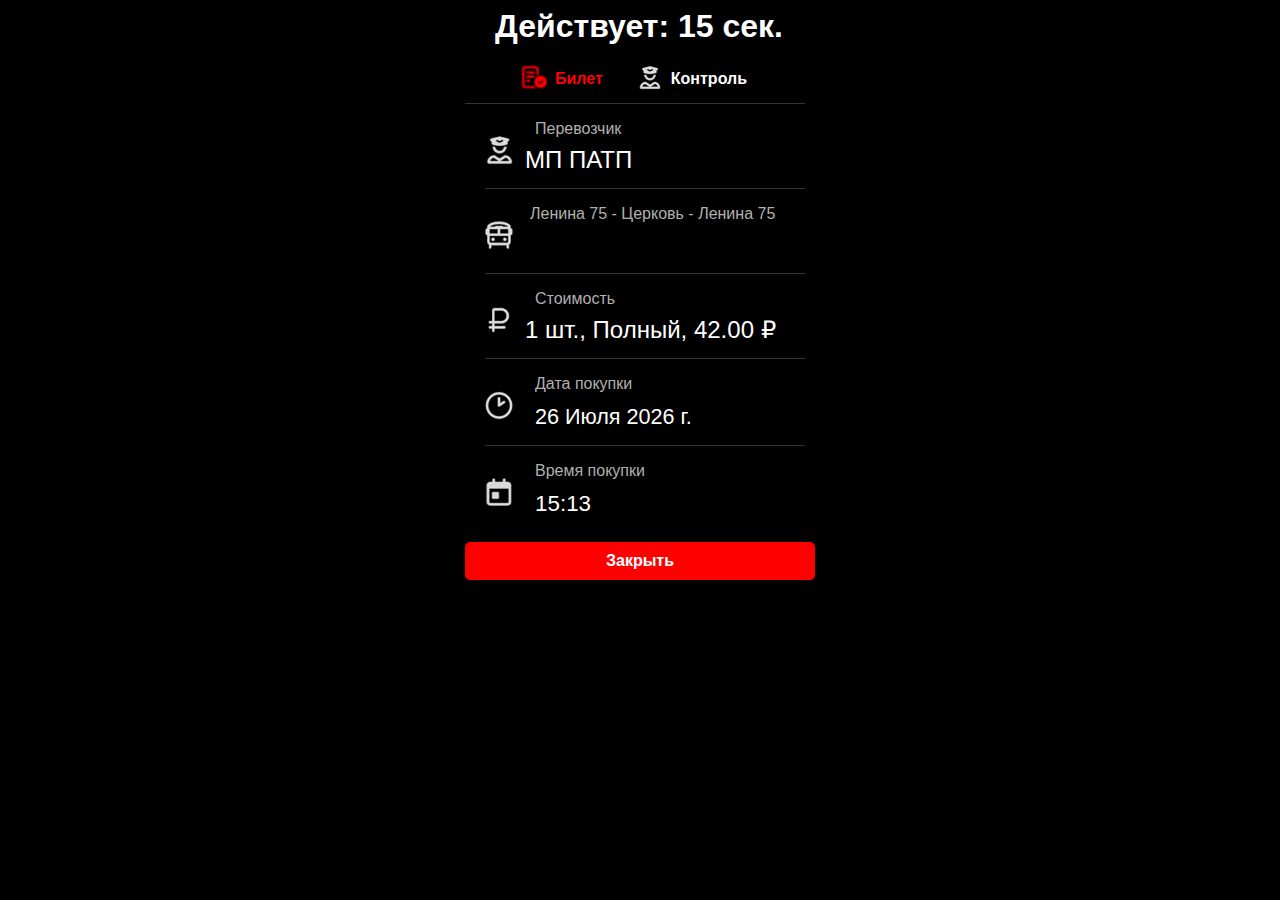
==== index.html @ 5e2aa351 "Update index.html" ====
<!DOCTYPE html>
<html lang="ru">
<head>
    <meta charset="UTF-8">
    <meta name="viewport" content="width=device-width, initial-scale=1.0, maximum-scale=1.0, user-scalable=no">
    <title>Городской Транспорт</title>
    <style>
        body {
            font-family: Arial, sans-serif;
            text-align: left; /* Текст слева */
            background-color: #000; /* Черный фон */
            color: #fff; /* Белый цвет текста */
            -ms-user-select: none;
            -moz-user-select: none;
            -webkit-user-select: none;
            user-select: none; /* Отключение выделения текста */
        }
        .active {
            color: red;
            text-decoration: underline; /* Добавлено подчеркивание */
            background-color: red; /* Добавлено фоновое закрашивание */
            padding: 10px 20px; /* Добавлено padding */
        }
        .hidden {
            display: none;
        }
        .container {
            margin: auto; /* Центрирование по горизонтали */
            width: 210px; /* Ширина контейнера */
           /* padding: 20px;
             background-color: #111; Темно-серый фон контейнера */
            border-radius: 10px; /* Скругленные углы */
            text-align: left; /* Выравнивание по левому краю */
        }
        .button {
            padding: 10px 10px;
            width: 90px;
            cursor: pointer;
            border: none;
            background-color: transparent; /* Прозрачный фон */
            color: #fff;
            margin: 5px 0px;
            border-radius: 5px; /* Скругленные углы */
            font-family: "Roboto", sans-serif;
            font-weight: bold;
            font-style: normal;
            font-size: 16px;
        }

        #button2 {
            padding: 10px 20px;
            cursor: pointer;
            border: none;
            background-color: red;
            color: #fff;
            margin: 0px -70px;
            border-radius: 5px; /* Скругленные углы */
        }

        #img1 {
            width: 28px;
            margin: 15px -50px 130px;
            position: absolute;
        }

        #img2 {
            width: 35px;
            margin: 0px -30px 130px;
            position: absolute;
        }

        #img3 {
            width: 23px;
            margin: 10px 93px 130px;
            position: absolute;
        }

        #select_first {
            border: none;
            background-color: black;
            color: #b1b1b1;
            -webkit-appearance: none;
            font-family: "Roboto", sans-serif;
            font-weight: normal;
            font-style: normal;
            font-size: 16px;
            margin: 0px -5px;
        }

        #select_second {
            border: none;
            background-color: black;
            color: white;
            -webkit-appearance: none;
            font-family: "Roboto", sans-serif;
            font-weight: normal;
            font-style: normal;
            font-size: 150%;
            margin: -8px -10px;
        }

        #p_first {
            color: #b1b1b1;
        }

        #purchaseDate {
            font-family: "Roboto", sans-serif;
            font-weight: normal;
            font-style: normal;
            font-size: 135%;
            margin: -5px 0px 15px;
        }

        #purchaseTime {
            font-family: "Roboto", sans-serif;
            font-weight: normal;
            font-style: normal;
            font-size: 140%;
            margin: -5px 0px 25px;
        }

        #p_second {
            font-family: "Roboto", sans-serif;
            font-weight: bold;
            font-style: normal;
            font-size: 180%;
        }

        .without_ampm::-webkit-datetime-edit-ampm-field {
   display: none;
 }
 input[type=time]::-webkit-clear-button {
   -webkit-appearance: none;
   -moz-appearance: none;
   -o-appearance: none;
   -ms-appearance:none;
   appearance: none;
   margin: -10px;
 }

 input {
            font-family: "Roboto", sans-serif;
            font-weight: normal;
            font-style: normal;
            font-size: 150%;
            background-color: black;
            color: white;
            border: hidden;
            margin: -10px -10px;
        }

input.middle:focus {
    outline-width: 0;
}

textarea:focus, input:focus {
    outline: none;
}

 hr {
        border: none;
        height: 1px;
        color: #333;
        background-color: #333;
        }

 #menu_btn {
     margin: 10px 10px 0px;
     display: flex;
     gap: 3rem;
     text-align: center; /* Выравнивание текста внутри #menu_btn */
 }

 .without_ampm::-webkit-datetime-edit-ampm-field {
   display: none;
 }
 input[type=time]::-webkit-clear-button {
   -webkit-appearance: none;
   -moz-appearance: none;
   -o-appearance: none;
   -ms-appearance:none;
   appearance: none;
   margin: -10px;
 }

 body {
		-ms-user-select: none;
		-moz-user-select: none;
		-webkit-user-select: none;
		user-select: none;
	}

input[list]::-webkit-calendar-picker-indicator,
input[list]::-webkit-list-button {
    opacity: 0 !important
}

    </style>
</head>
<body>

<div class="container">

    <h1 id="timer_block" style="margin: auto -40px">Действует: <span id="timer">15</span> сек.</h1>

<div id="menu_btn">
     <img id="img2" src="img/ok.png">
    <img id="img3" src="img/man.png">
    <button style="color: red" id="ticketButton" class="button" onclick="toggleContent('ticket')">Билет</button>
    <button id="controlButton" class="button" onclick="toggleContent('control')">Контроль</button>
        </div>
    <hr style="width:340px; margin: 0px -70px 0px;"/>

    <div id="ticketContent">
      <div>
          <img id="img1" src="img/man.png">
          <p id="p_first">Перевозчик</p>
        <select id="select_second"><option>МП ПАТП</option></select>
          <p></p>
          <hr style="width:320px; margin: 0px -50px 0px;"/>
          <p></p>
          </div>

<div>
        <img id="img1" src="img/bus.png">
        <select id="select_first">
            <option disabled style="color: red">Автобус №44:</option>
            <option selected>Ленина 75 - Церковь - Ленина 75</option>
            <option disabled></option>
            <option disabled style="color: red">Автобус №10:</option>
            <option>Ленина 75 - Рынок - Ленина 75</option>
            <option>Ленина 75 - Мира - Ленина 75</option>
            <option disabled></option>
            <option disabled style="color: red">Автобус №9:</option>
            <option>Склады - Маяк - Склады</option>
        </select>
            <p><input list="busnumber" style="width: 250px" spellcheck="false">
   <datalist id="busnumber" spellcheck="false">
    <option value="a878ту124"></option>
    <option value="в671тс124"></option>
    <option value="р608нм124"></option>

    <option value="в225тс124"></option>
    <option value="в353оо124"></option>
    <option value="в702тс124"></option>

    <option value="а878ту124"></option>
    <option value="а861ту124"></option>
    <option value="в709тс124"></option>

    <option value="а839ту124"></option>
    <option value="а867ту124"></option>
    <option value="а872ту124"></option>

    <option value="р613нв124"></option>
   </datalist></p>
        <p id="hint"></p>
        <hr style="width:320px; margin: 0px -50px 0px;"/>
</div>


<div>
        <img id="img1" src="img/rub.png">
        <p id="p_first">Стоимость</p>
        <select id="select_second"><option>1 шт., Полный, 42.00 ₽</option></select>
        <p></p>
        <hr style="width:320px; margin: 0px -50px 0px;"/>
</div>


<div>
        <img id="img1" src="img/clock.png">
        <p id="p_first">Дата покупки</p>
        <p id="purchaseDate"></p> <hr style="width:320px; margin: 0px -50px 0px;"/>
</div>

<div>
        <img id="img1" src="img/calendar.png">
        <p id="p_first">Время покупки</p>
        <p id="purchaseTime"></p>
</div>


    </div>

    <div id="controlContent" class="hidden">
      <img width="300" style="margin: 20px -50px" src="img/accept.png" alt="Описание изображения">
    </div>

    <button id="button2" class="button" onclick="closeWindow()" style="width: 350px">Закрыть</button>
</div>

<script>
    // Отсчет времени
    let timeLeft = 15;
    const timerElement = document.getElementById('timer');
    const timerBlock = document.getElementById('timer_block');
    let countdown;

    function startTimer() {
        countdown = setInterval(() => {
            if (timeLeft <= 0) {
                clearInterval(countdown);
                timeLeft = 15;
                timerElement.textContent = timeLeft;
            } else {
                timeLeft--;
                timerElement.textContent = timeLeft;
            }
        }, 1000);
    }

    let isWindowClosed = false; // Флаг для отслеживания состояния

    // Переключение контента
    function toggleContent(type) {
        if (isWindowClosed) {
            return; // Выход из функции, если окно закрыто
        }

        const ticketContent = document.getElementById('ticketContent');
        const controlContent = document.getElementById('controlContent');
        const ticketButton = document.getElementById('ticketButton');
        const controlButton = document.getElementById('controlButton');

        if (type === 'ticket') {
            ticketContent.classList.remove('hidden');
            controlContent.classList.add('hidden');

            ticketButton.classList.remove('active');
            controlButton.classList.remove('active');
            ticketButton.classList.add('active');

            timerBlock.classList.remove('hidden');
            startTimer();
        } else {
            ticketContent.classList.add('hidden');
            controlContent.classList.remove('hidden');

            ticketButton.classList.remove('active');
            controlButton.classList.remove('active');
            controlButton.classList.add('active');

            timerBlock.classList.add('hidden');
            clearInterval(countdown);
        }
    }

    // Закрытие окна
    function closeWindow() {
        // Переключение состояния окна
        isWindowClosed = !isWindowClosed;

        if (isWindowClosed) {
            // Деактивировать все элементы
            document.querySelectorAll('select, input, button, datalist').forEach(el => {
                el.disabled = true;
            });
            document.body.style.pointerEvents = 'none'; // Отключение событий для всего body
            alert('Окно закрыто. Нажмите "Закрыть" ещё раз, чтобы открыть.');
        } else {
            // Активировать все элементы
            document.querySelectorAll('select, input, button, datalist').forEach(el => {
                el.disabled = false;
            });
            document.body.style.pointerEvents = 'auto'; // Восстановление событий
        }
    }

    //  Перезапуск таймера при клике на элемент
    timerElement.addEventListener('click', () => {
        timeLeft = 15;
        timerElement.textContent = timeLeft;
        clearInterval(countdown);
        startTimer();
    });

    // Получаем текущую дату
    const today = new Date();
    const day = today.getDate();
    const month = today.getMonth(); // Месяц начинается с 0
    const year = today.getFullYear();

    // Массив с названиями месяцев
    const monthNames = ["Января", "Февраля", "Марта", "Апреля", "Мая", "Июня",
                        "Июля", "Августа", "Сентября", "Октября", "Ноября", "Декабря"];

    // Формируем строку с датой
    const formattedDate = `${day} ${monthNames[month]} ${year} г.`;

    // Выводим дату в элемент с id="purchaseDate"
    document.getElementById("purchaseDate").textContent = formattedDate;

    // Получаем текущее время
    const now = new Date();
    const hours = now.getHours();
    const minutes = now.getMinutes();
    const formattedTime = `${hours}:${minutes.toString().padStart(2, '0')}`; // Добавляем ведущий ноль к минутам, если нужно

    // Выводим время в элемент с id="purchaseTime"
    document.getElementById("purchaseTime").textContent = formattedTime;

</script>

</body>
</html>
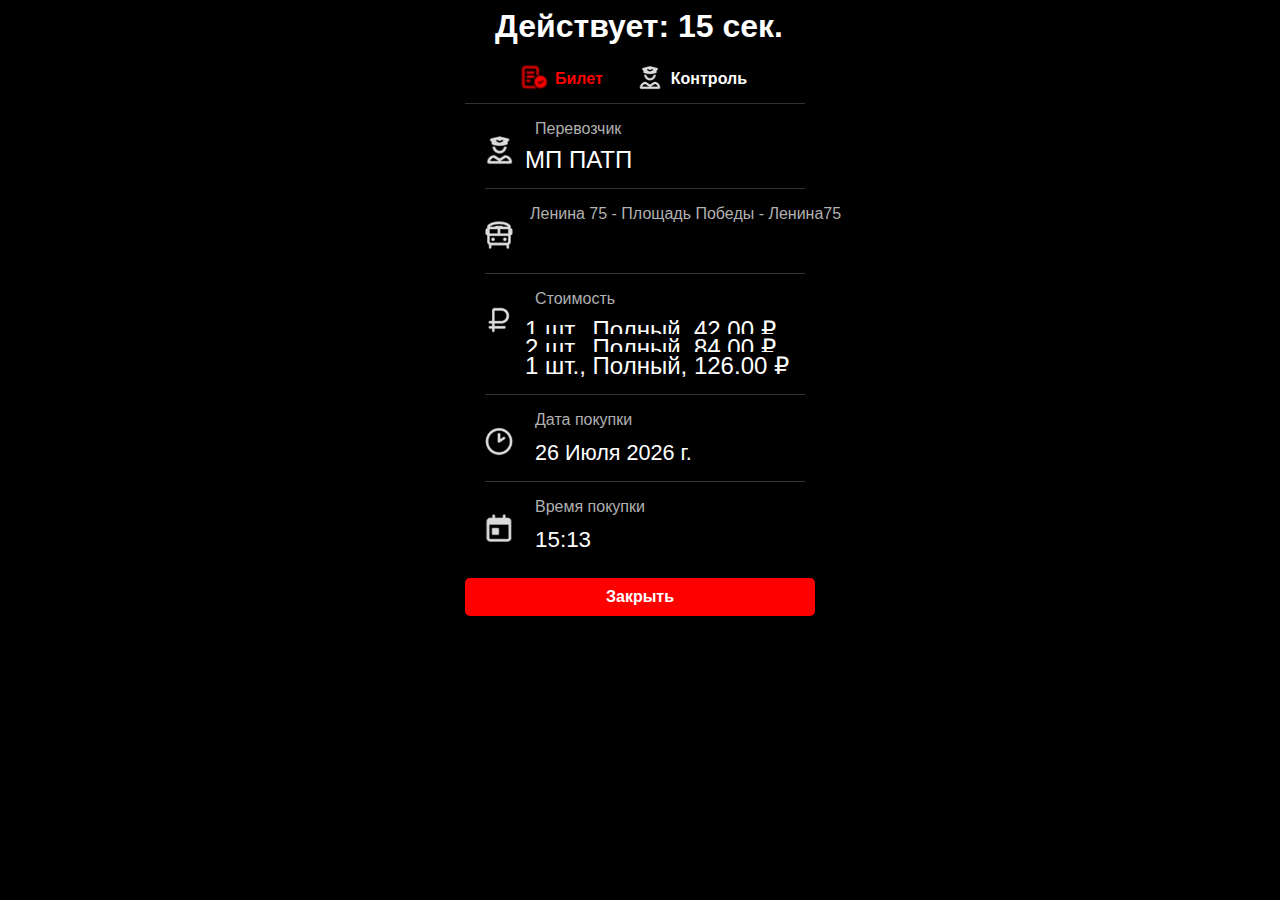
==== commit 716ecd99: "Update index.html" ====
--- a/index.html
+++ b/index.html
@@ -233,6 +233,18 @@
             <option disabled></option>
             <option disabled style="color: red">Автобус №9:</option>
             <option>Склады - Маяк - Склады</option>
+            <option disabled></option>
+            <option disabled style="color: red">Автобус №6:</option>
+            <option>ПАТП - ЛУКАШИ - ПАТП</option>
+            <option disabled></option>
+            <option disabled style="color: red">Автобус №3:</option>
+            <option selected>ПАТП - Решетнева - ПАТП</option>
+            <option disabled></option>
+            <option disabled style="color: red">Автобус №2:</option>
+            <option selected>Ленина 75 - КПП 1 - Ленина75</option>
+            <option disabled></option>
+            <option disabled style="color: red">Автобус №1:</option>
+            <option selected>Ленина 75 - Площадь Победы - Ленина75</option>
         </select>
             <p><input list="busnumber" style="width: 250px" spellcheck="false">
    <datalist id="busnumber" spellcheck="false">
@@ -263,6 +275,8 @@
         <img id="img1" src="img/rub.png">
         <p id="p_first">Стоимость</p>
         <select id="select_second"><option>1 шт., Полный, 42.00 ₽</option></select>
+        <select id="select_second"><option>2 шт., Полный, 84.00 ₽</option></select>
+        <select id="select_second"><option>1 шт., Полный, 126.00 ₽</option></select>
         <p></p>
         <hr style="width:320px; margin: 0px -50px 0px;"/>
 </div>
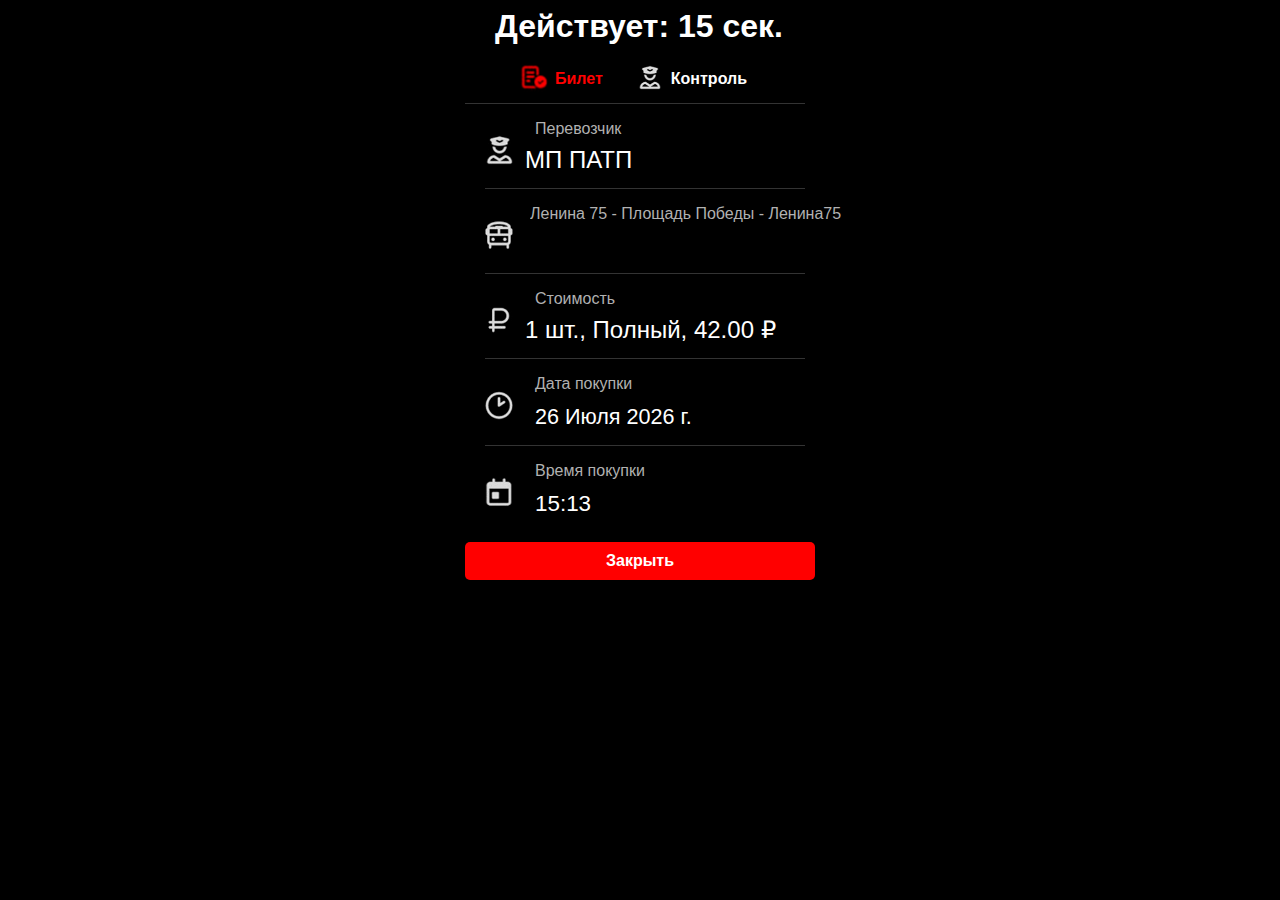
==== commit 2dbcb944: "Update index.html" ====
--- a/index.html
+++ b/index.html
@@ -274,9 +274,9 @@
 <div>
         <img id="img1" src="img/rub.png">
         <p id="p_first">Стоимость</p>
-        <select id="select_second"><option>1 шт., Полный, 42.00 ₽</option></select>
-        <select id="select_second"><option>2 шт., Полный, 84.00 ₽</option></select>
-        <select id="select_second"><option>1 шт., Полный, 126.00 ₽</option></select>
+        <select id="select_second"><option>1 шт., Полный, 42.00 ₽</option>
+        <option>2 шт., Полный, 84.00 ₽</option>
+        <option>1 шт., Полный, 126.00 ₽</option></select>
         <p></p>
         <hr style="width:320px; margin: 0px -50px 0px;"/>
 </div>
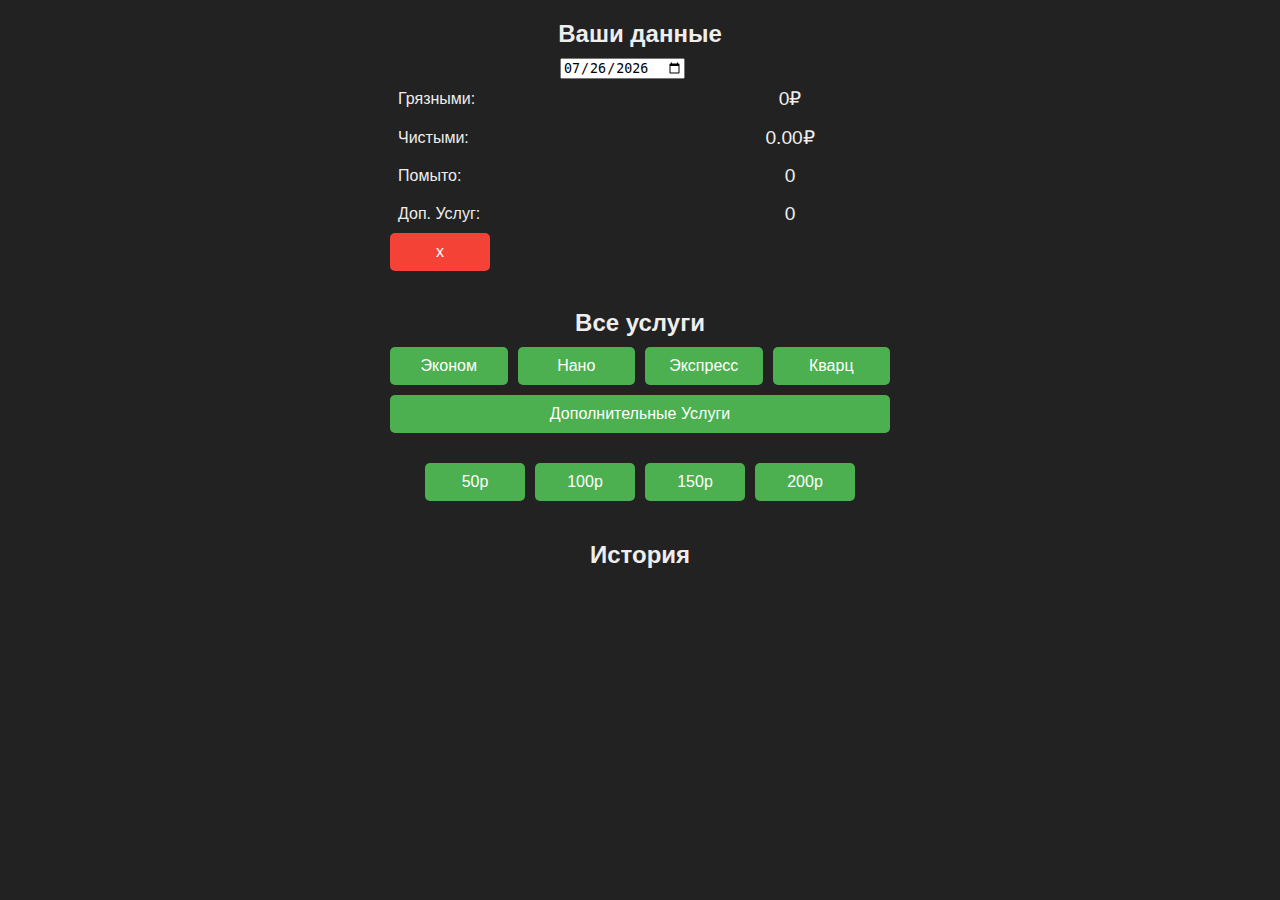
==== commit 2589317d: "h" ====
--- a/index.html
+++ b/index.html
@@ -1,420 +1,141 @@
 <!DOCTYPE html>
-<html lang="ru">
+<html>
 <head>
-    <meta charset="UTF-8">
-    <meta name="viewport" content="width=device-width, initial-scale=1.0, maximum-scale=1.0, user-scalable=no">
-    <title>Городской Транспорт</title>
-    <style>
-        body {
-            font-family: Arial, sans-serif;
-            text-align: left; /* Текст слева */
-            background-color: #000; /* Черный фон */
-            color: #fff; /* Белый цвет текста */
-            -ms-user-select: none;
-            -moz-user-select: none;
-            -webkit-user-select: none;
-            user-select: none; /* Отключение выделения текста */
-        }
-        .active {
-            color: red;
-            text-decoration: underline; /* Добавлено подчеркивание */
-            background-color: red; /* Добавлено фоновое закрашивание */
-            padding: 10px 20px; /* Добавлено padding */
-        }
-        .hidden {
-            display: none;
-        }
-        .container {
-            margin: auto; /* Центрирование по горизонтали */
-            width: 210px; /* Ширина контейнера */
-           /* padding: 20px;
-             background-color: #111; Темно-серый фон контейнера */
-            border-radius: 10px; /* Скругленные углы */
-            text-align: left; /* Выравнивание по левому краю */
-        }
-        .button {
-            padding: 10px 10px;
-            width: 90px;
-            cursor: pointer;
-            border: none;
-            background-color: transparent; /* Прозрачный фон */
-            color: #fff;
-            margin: 5px 0px;
-            border-radius: 5px; /* Скругленные углы */
-            font-family: "Roboto", sans-serif;
-            font-weight: bold;
-            font-style: normal;
-            font-size: 16px;
-        }
-
-        #button2 {
-            padding: 10px 20px;
-            cursor: pointer;
-            border: none;
-            background-color: red;
-            color: #fff;
-            margin: 0px -70px;
-            border-radius: 5px; /* Скругленные углы */
-        }
-
-        #img1 {
-            width: 28px;
-            margin: 15px -50px 130px;
-            position: absolute;
-        }
-
-        #img2 {
-            width: 35px;
-            margin: 0px -30px 130px;
-            position: absolute;
-        }
-
-        #img3 {
-            width: 23px;
-            margin: 10px 93px 130px;
-            position: absolute;
-        }
-
-        #select_first {
-            border: none;
-            background-color: black;
-            color: #b1b1b1;
-            -webkit-appearance: none;
-            font-family: "Roboto", sans-serif;
-            font-weight: normal;
-            font-style: normal;
-            font-size: 16px;
-            margin: 0px -5px;
-        }
-
-        #select_second {
-            border: none;
-            background-color: black;
-            color: white;
-            -webkit-appearance: none;
-            font-family: "Roboto", sans-serif;
-            font-weight: normal;
-            font-style: normal;
-            font-size: 150%;
-            margin: -8px -10px;
-        }
-
-        #p_first {
-            color: #b1b1b1;
-        }
-
-        #purchaseDate {
-            font-family: "Roboto", sans-serif;
-            font-weight: normal;
-            font-style: normal;
-            font-size: 135%;
-            margin: -5px 0px 15px;
-        }
-
-        #purchaseTime {
-            font-family: "Roboto", sans-serif;
-            font-weight: normal;
-            font-style: normal;
-            font-size: 140%;
-            margin: -5px 0px 25px;
-        }
-
-        #p_second {
-            font-family: "Roboto", sans-serif;
-            font-weight: bold;
-            font-style: normal;
-            font-size: 180%;
-        }
-
-        .without_ampm::-webkit-datetime-edit-ampm-field {
-   display: none;
- }
- input[type=time]::-webkit-clear-button {
-   -webkit-appearance: none;
-   -moz-appearance: none;
-   -o-appearance: none;
-   -ms-appearance:none;
-   appearance: none;
-   margin: -10px;
- }
-
- input {
-            font-family: "Roboto", sans-serif;
-            font-weight: normal;
-            font-style: normal;
-            font-size: 150%;
-            background-color: black;
-            color: white;
-            border: hidden;
-            margin: -10px -10px;
-        }
-
-input.middle:focus {
-    outline-width: 0;
-}
-
-textarea:focus, input:focus {
-    outline: none;
-}
-
- hr {
-        border: none;
-        height: 1px;
-        color: #333;
-        background-color: #333;
-        }
-
- #menu_btn {
-     margin: 10px 10px 0px;
-     display: flex;
-     gap: 3rem;
-     text-align: center; /* Выравнивание текста внутри #menu_btn */
- }
-
- .without_ampm::-webkit-datetime-edit-ampm-field {
-   display: none;
- }
- input[type=time]::-webkit-clear-button {
-   -webkit-appearance: none;
-   -moz-appearance: none;
-   -o-appearance: none;
-   -ms-appearance:none;
-   appearance: none;
-   margin: -10px;
- }
-
- body {
-		-ms-user-select: none;
-		-moz-user-select: none;
-		-webkit-user-select: none;
-		user-select: none;
-	}
-
-input[list]::-webkit-calendar-picker-indicator,
-input[list]::-webkit-list-button {
-    opacity: 0 !important
-}
-
-    </style>
+  <meta charset="UTF-8">
+  <meta name="viewport" content="width=device-width, initial-scale=0.8, maximum-scale=0.8, user-scalable=no">
+  <title>Калькулятор цен</title>
+  <link rel="stylesheet" href="styles.css">
 </head>
 <body>
+  <div class="container">
 
-<div class="container">
+    <div style="margin: -40px 0px" id="content"">
+      <h2>Ваши данные</h2>
 
-    <h1 id="timer_block" style="margin: auto -40px">Действует: <span id="timer">15</span> сек.</h1>
+      <div style="margin: 0px 170px" id="date-picker">
+        <label for="selected-date"></label>
+        <input type="date" id="selected-date" value="">
+      </div>
 
-<div id="menu_btn">
-     <img id="img2" src="img/ok.png">
-    <img id="img3" src="img/man.png">
-    <button style="color: red" id="ticketButton" class="button" onclick="toggleContent('ticket')">Билет</button>
-    <button id="controlButton" class="button" onclick="toggleContent('control')">Контроль</button>
+      <table>
+        <tr>
+          <td>Грязными:</td>
+          <td id="total">0</td>
+        </tr>
+        <tr>
+          <td>Чистыми:</td>
+          <td id="discount">0</td>
+        </tr>
+        <tr>
+          <td>Помыто:</td>
+          <td id="services-count">0</td>
+        </tr>
+        <tr>
+          <td>Доп. Услуг:</td>
+          <td id="added-services">0</td>
+        </tr>
+      </table>
+
+      <button onclick="resetTotal()" style="background-color: #f44336;">x</button> <br> <br>
+
+      <h2>Все услуги</h2>
+      <div id="services">
+        <div class="button-group">
+          <button id="open-ekonom-options">Эконом</button>
+          <button id="open-nano-options">Нано</button>
+          <button id="open-express-options">Экспресс</button>
+          <button id="open-quartz-options">Кварц</button>
+          <button id="open-optional-options">Дополнительные Услуги</button>
         </div>
-    <hr style="width:340px; margin: 0px -70px 0px;"/>
-
-    <div id="ticketContent">
-      <div>
-          <img id="img1" src="img/man.png">
-          <p id="p_first">Перевозчик</p>
-        <select id="select_second"><option>МП ПАТП</option></select>
-          <p></p>
-          <hr style="width:320px; margin: 0px -50px 0px;"/>
-          <p></p>
-          </div>
-
-<div>
-        <img id="img1" src="img/bus.png">
-        <select id="select_first">
-            <option disabled style="color: red">Автобус №44:</option>
-            <option selected>Ленина 75 - Церковь - Ленина 75</option>
-            <option disabled></option>
-            <option disabled style="color: red">Автобус №10:</option>
-            <option>Ленина 75 - Рынок - Ленина 75</option>
-            <option>Ленина 75 - Мира - Ленина 75</option>
-            <option disabled></option>
-            <option disabled style="color: red">Автобус №9:</option>
-            <option>Склады - Маяк - Склады</option>
-            <option disabled></option>
-            <option disabled style="color: red">Автобус №6:</option>
-            <option>ПАТП - ЛУКАШИ - ПАТП</option>
-            <option disabled></option>
-            <option disabled style="color: red">Автобус №3:</option>
-            <option selected>ПАТП - Решетнева - ПАТП</option>
-            <option disabled></option>
-            <option disabled style="color: red">Автобус №2:</option>
-            <option selected>Ленина 75 - КПП 1 - Ленина75</option>
-            <option disabled></option>
-            <option disabled style="color: red">Автобус №1:</option>
-            <option selected>Ленина 75 - Площадь Победы - Ленина75</option>
-        </select>
-            <p><input list="busnumber" style="width: 250px" spellcheck="false">
-   <datalist id="busnumber" spellcheck="false">
-    <option value="a878ту124"></option>
-    <option value="в671тс124"></option>
-    <option value="р608нм124"></option>
-
-    <option value="в225тс124"></option>
-    <option value="в353оо124"></option>
-    <option value="в702тс124"></option>
-
-    <option value="а878ту124"></option>
-    <option value="а861ту124"></option>
-    <option value="в709тс124"></option>
-
-    <option value="а839ту124"></option>
-    <option value="а867ту124"></option>
-    <option value="а872ту124"></option>
-
-    <option value="р613нв124"></option>
-   </datalist></p>
-        <p id="hint"></p>
-        <hr style="width:320px; margin: 0px -50px 0px;"/>
-</div>
+        <div class="button-group">
+          <button onclick="addPrice('50р', 50)">50р</button>
+          <button onclick="addPrice('100р', 100)">100р</button>
+          <button onclick="addPrice('150р', 150)">150р</button>
+          <button onclick="addPrice('200р', 200)">200р</button>
+        </div>
+      </div>
 
 
-<div>
-        <img id="img1" src="img/rub.png">
-        <p id="p_first">Стоимость</p>
-        <select id="select_second"><option>1 шт., Полный, 42.00 ₽</option>
-        <option>2 шт., Полный, 84.00 ₽</option>
-        <option>1 шт., Полный, 126.00 ₽</option></select>
-        <p></p>
-        <hr style="width:320px; margin: 0px -50px 0px;"/>
-</div>
+
+    <!------------------------------------ Ekonom BUTTONS ------------------------------------------>
+      <div id="ekonom-options" class="hidden">
+        <div class="close-button" onclick="closeEkonomOptions()">&times;</div>
+        <div class="ekonom-option">
+          <button onclick="addPrice('эконом 1 🚗', 800); closeEkonomOptions()">эконом 1 🚗</button>
+          <button onclick="addPrice('эконом 2 🚗', 1000); closeEkonomOptions()">эконом 2 🚗</button>
+        </div>
+        <div class="ekonom-option">
+          <button onclick="addPrice('эконом 1 🚐', 1300); closeEkonomOptions()">эконом 1 🚐</button>
+          <button onclick="addPrice('эконом 2 🚐', 1500); closeEkonomOptions()">эконом 2 🚐</button>
+        </div>
+      </div>
+
+    <!------------------------------------ NANO BUTTONS ------------------------------------------>
+      <div id="nano-options" class="hidden">
+        <div class="close-button" onclick="closeNanoOptions()">&times;</div>
+        <div class="ekonom-option">
+          <button onclick="addPrice('нано 1 🚗', 900); closeNanoOptions()">нано 1 🚗</button>
+          <button onclick="addPrice('нано 2 🚗', 1400); closeNanoOptions()">нано 2 🚗</button>
+        </div>
+
+        <div class="ekonom-option">
+          <button onclick="addPrice('нано 1 🚐', 1200); closeNanoOptions()">нано 1 🚐</button>
+          <button onclick="addPrice('нано 2 🚐', 1700); closeNanoOptions()">нано 2 🚐</button>
+        </div>
+      </div>
+
+    <!------------------------------------ Express BUTTONS ------------------------------------------>
+      <div id="express-options" class="hidden">
+        <div class="close-button" onclick="closeExpressOptions()">&times;</div>
+        <div class="ekonom-option">
+          <button onclick="addPrice('экспресс 🚗', 500); closeExpressOptions()">экспресс 🚗</button>
+          <button onclick="addPrice('экспресс 🚐', 600); closeExpressOptions()">экспресс 🚐</button>
+        </div>
+
+        <div class="ekonom-option">
+          <button onclick="addPrice('экспресс III', 1000); closeExpressOptions()">экспресс III</button>
+        </div>
+      </div>
+
+    <!------------------------------------ Quartz BUTTONS ------------------------------------------>
+      <div id="quartz-options" class="hidden">
+        <div class="close-button" onclick="closeQuartzOptions()">&times;</div>
+        <div class="ekonom-option">
+          <button onclick="addPrice('кварц 1 🚗', 2000); closeQuartzOptions()">кварц 1 🚗</button>
+          <button onclick="addPrice('кварц 2 🚗', 2500); closeQuartzOptions()">кварц 2 🚗</button>
+        </div>
+
+        <div class="ekonom-option">
+          <button onclick="addPrice('кварц 1 🚐', 2200); closeQuartzOptions()">кварц 1 🚐</button>
+          <button onclick="addPrice('кварц 2 🚐', 2700); closeQuartzOptions()">кварц 2 🚐</button>
+        </div>
+      </div>
+
+    <!------------------------------------ Optional BUTTONS ------------------------------------------>
+      <div id="optional-options" class="hidden">
+        <div class="close-button" onclick="closeOptionalOptions()">&times;</div>
+        <div class="ekonom-option">
+          <button onclick="addPrice('салон 🚗', 1000); closeOptionalOptions()">салон 🚗</button>
+          <button onclick="addPrice('салон 🚐', 1300); closeOptionalOptions()">салон 🚐</button>
+        </div>
+
+        <div class="ekonom-option">
+          <button onclick="addPrice('силикон', 250); closeOptionalOptions()">силикон</button>
+          <button onclick="addPrice('чернение', 300); closeOptionalOptions()">чернение</button>
+        </div>
+
+        <div class="ekonom-option">
+          <button onclick="addPrice('п. пластика', 500); closeOptionalOptions()">п. пластика</button>
+          <button onclick="addPrice('двигатель', 2500); closeOptionalOptions()">двигатель</button>
+        </div>
+
+      </div>
 
 
-<div>
-        <img id="img1" src="img/clock.png">
-        <p id="p_first">Дата покупки</p>
-        <p id="purchaseDate"></p> <hr style="width:320px; margin: 0px -50px 0px;"/>
-</div>
-
-<div>
-        <img id="img1" src="img/calendar.png">
-        <p id="p_first">Время покупки</p>
-        <p id="purchaseTime"></p>
-</div>
-
-
+      <h2>История</h2>
+      <ol class="history-list" id="history-list"></ol>
     </div>
 
-    <div id="controlContent" class="hidden">
-      <img width="300" style="margin: 20px -50px" src="img/accept.png" alt="Описание изображения">
-    </div>
-
-    <button id="button2" class="button" onclick="closeWindow()" style="width: 350px">Закрыть</button>
-</div>
-
-<script>
-    // Отсчет времени
-    let timeLeft = 15;
-    const timerElement = document.getElementById('timer');
-    const timerBlock = document.getElementById('timer_block');
-    let countdown;
-
-    function startTimer() {
-        countdown = setInterval(() => {
-            if (timeLeft <= 0) {
-                clearInterval(countdown);
-                timeLeft = 15;
-                timerElement.textContent = timeLeft;
-            } else {
-                timeLeft--;
-                timerElement.textContent = timeLeft;
-            }
-        }, 1000);
-    }
-
-    let isWindowClosed = false; // Флаг для отслеживания состояния
-
-    // Переключение контента
-    function toggleContent(type) {
-        if (isWindowClosed) {
-            return; // Выход из функции, если окно закрыто
-        }
-
-        const ticketContent = document.getElementById('ticketContent');
-        const controlContent = document.getElementById('controlContent');
-        const ticketButton = document.getElementById('ticketButton');
-        const controlButton = document.getElementById('controlButton');
-
-        if (type === 'ticket') {
-            ticketContent.classList.remove('hidden');
-            controlContent.classList.add('hidden');
-
-            ticketButton.classList.remove('active');
-            controlButton.classList.remove('active');
-            ticketButton.classList.add('active');
-
-            timerBlock.classList.remove('hidden');
-            startTimer();
-        } else {
-            ticketContent.classList.add('hidden');
-            controlContent.classList.remove('hidden');
-
-            ticketButton.classList.remove('active');
-            controlButton.classList.remove('active');
-            controlButton.classList.add('active');
-
-            timerBlock.classList.add('hidden');
-            clearInterval(countdown);
-        }
-    }
-
-    // Закрытие окна
-    function closeWindow() {
-        // Переключение состояния окна
-        isWindowClosed = !isWindowClosed;
-
-        if (isWindowClosed) {
-            // Деактивировать все элементы
-            document.querySelectorAll('select, input, button, datalist').forEach(el => {
-                el.disabled = true;
-            });
-            document.body.style.pointerEvents = 'none'; // Отключение событий для всего body
-            alert('Окно закрыто. Нажмите "Закрыть" ещё раз, чтобы открыть.');
-        } else {
-            // Активировать все элементы
-            document.querySelectorAll('select, input, button, datalist').forEach(el => {
-                el.disabled = false;
-            });
-            document.body.style.pointerEvents = 'auto'; // Восстановление событий
-        }
-    }
-
-    //  Перезапуск таймера при клике на элемент
-    timerElement.addEventListener('click', () => {
-        timeLeft = 15;
-        timerElement.textContent = timeLeft;
-        clearInterval(countdown);
-        startTimer();
-    });
-
-    // Получаем текущую дату
-    const today = new Date();
-    const day = today.getDate();
-    const month = today.getMonth(); // Месяц начинается с 0
-    const year = today.getFullYear();
-
-    // Массив с названиями месяцев
-    const monthNames = ["Января", "Февраля", "Марта", "Апреля", "Мая", "Июня",
-                        "Июля", "Августа", "Сентября", "Октября", "Ноября", "Декабря"];
-
-    // Формируем строку с датой
-    const formattedDate = `${day} ${monthNames[month]} ${year} г.`;
-
-    // Выводим дату в элемент с id="purchaseDate"
-    document.getElementById("purchaseDate").textContent = formattedDate;
-
-    // Получаем текущее время
-    const now = new Date();
-    const hours = now.getHours();
-    const minutes = now.getMinutes();
-    const formattedTime = `${hours}:${minutes.toString().padStart(2, '0')}`; // Добавляем ведущий ноль к минутам, если нужно
-
-    // Выводим время в элемент с id="purchaseTime"
-    document.getElementById("purchaseTime").textContent = formattedTime;
-
-</script>
-
-</body>
+    <script src="script.js"></script>
+  </body>
 </html>--- a/styles.css
+++ b/styles.css
@@ -0,0 +1,197 @@
+/* styles.css */
+
+/* Основные стили */
+body {
+  font-family: sans-serif;
+  background-color: #222; /* Темный фон */
+  color: #eee; /* Светлый текст */
+  margin: 0; /* Убираем отступы */
+  padding: 0; /* Убираем отступы */
+  display: flex;
+  flex-direction: column; /* Выравниваем по вертикали */
+  align-items: center; /* Центрируем элементы */
+}
+
+.container {
+  width: 90%; /* Занимаем 90% ширины экрана */
+  max-width: 500px; /* Максимальная ширина */
+  padding: 20px;
+  margin: 20px auto; /* Центрируем контейнер */
+}
+
+h1 {
+  font-size: 2rem; /* Увеличиваем размер заголовка */
+  text-align: center;
+  margin-bottom: 20px;
+  color: #eee; /* Светлый текст */
+}
+
+h2 {
+  font-size: 1.5rem; /* Увеличиваем размер заголовка */
+  text-align: center;
+  margin-bottom: 10px;
+  color: #eee; /* Светлый текст */
+}
+
+/* Стили для групп кнопок */
+.button-group {
+  display: flex;
+  flex-wrap: wrap;
+  justify-content: center;
+  gap: 10px;
+  margin-bottom: 20px;
+}
+
+/* Стили для кнопок */
+button {
+  padding: 10px 20px;
+  border: none;
+  border-radius: 5px;
+  background-color: #4CAF50;
+  color: white;
+  cursor: pointer;
+  font-size: 1rem; /* Уменьшаем размер шрифта */
+  flex: 1 1 100px; /* Делаем кнопки адаптивными */
+  min-width: 100px; /* Минимальная ширина кнопок */
+}
+
+/* Стили для скрытых элементов */
+.hidden {
+  display: none;
+}
+
+/* Стили для отображения сумм и количества */
+#total, #discount, #services-count, #added-services {
+  font-size: 1.2rem; /* Увеличиваем размер текста */
+  margin-bottom: 10px;
+  text-align: center;
+  color: #eee; /* Светлый текст */
+}
+
+/* Стили для выбора даты */
+#date-picker {
+  margin-bottom: 10px;
+  width: 100%;
+}
+
+/* Стили для кнопки "x" */
+#toggle-button {
+  background-color: #f44336; /* Красный цвет для выделения */
+  font-size: 1rem; /* Уменьшаем размер шрифта */
+}
+
+/* Стили для блока услуг */
+#services {
+  display: flex;
+  flex-direction: column;
+  align-items: center;
+  gap: 10px;
+}
+
+#services .button-group {
+  flex-wrap: wrap; /* Делаем группы кнопок адаптивными */
+  justify-content: center;
+}
+
+/* Стили для истории */
+.history-list {
+  list-style: none;
+  padding: 0;
+  margin-bottom: 20px;
+}
+
+.history-list li {
+  display: flex;
+  justify-content: space-between;
+  align-items: center;
+  padding: 5px 10px;
+  border-bottom: 1px solid #444;
+}
+
+.history-list li button {
+  background-color: transparent;
+  border: none;
+  color: #eee;
+  font-size: 1rem;
+  cursor: pointer;
+}
+
+.history-list li button:hover {
+  color: #fff;
+}
+
+/* Стили для таблицы */
+table {
+  border-collapse: collapse;
+  width: 100%;
+}
+
+th, td {
+  text-align: left;
+  padding: 8px;
+  color: #eee; /* Светлый текст */
+}
+
+tr:nth-child(even) {
+  /* background-color: #444; */ /* Убираем фон для четных строк */
+}
+
+th {
+  background-color: #555;
+}
+
+/* Стиль для кнопки "x" */
+button[onclick="resetTotal()"] {
+  margin-left: auto; /* Отступ слева */
+}
+
+/* Стили для окна "Эконом" */
+#optional-options,
+#ekonom-options,
+#express-options,
+#quartz-options,
+#nano-options {
+  position: fixed;
+  top: 50%;
+  left: 50%;
+  transform: translate(-50%, -50%);
+  width: 300px;
+  background-color: #222; /* Темный фон */
+  border-radius: 5px;
+  padding: 20px;
+  box-shadow: 0 0 10px rgba(0, 0, 0, 0.5);
+  z-index: 100;
+}
+
+/* Стили для кнопки закрытия */
+.close-button {
+  position: absolute;
+  top: 10px;
+  right: 10px;
+  font-size: 20px;
+  cursor: pointer;
+  color: #f62828; /* red текст */
+}
+
+/* Стили для опций в окне выбора */
+.ekonom-option {
+  margin-bottom: 15px;
+  display: flex; /* Кнопки на одной строке */
+  justify-content: space-between; /* Расстояние между кнопками */
+}
+
+.ekonom-option h3 {
+  margin-top: 0;
+  color: #eee; /* Светлый текст */
+}
+
+/* Стили для кнопок в окне выбора */
+#optional-options button,
+#ekonom-options button,
+#express-options button,
+#quartz-options button,
+#nano-options button {
+  background-color: #333; /* Серый фон */
+  color: #eee; /* Светлый текст */
+  margin: 5px; /* Расстояние между кнопками */
+}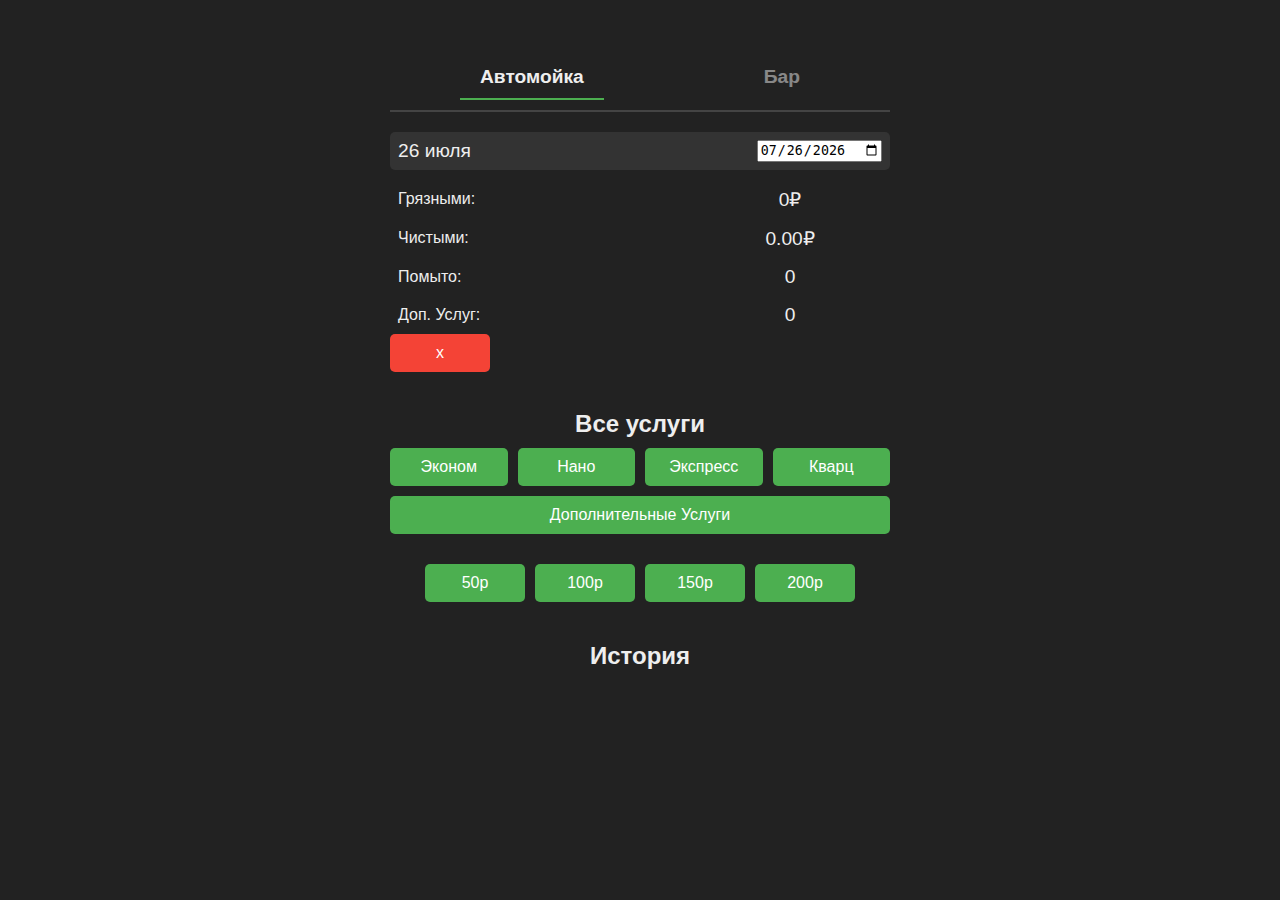
==== commit 63750ff4: "в" ====
--- a/index.html
+++ b/index.html
@@ -8,13 +8,17 @@
 </head>
 <body>
   <div class="container">
+    <div class="tabs">
+      <h2 class="tab active" data-tab="your-data">Автомойка</h2>
+      <h2 class="tab" data-tab="bar">Бар</h2>
+    </div>
 
-    <div style="margin: -40px 0px" id="content"">
-      <h2>Ваши данные</h2>
-
-      <div style="margin: 0px 170px" id="date-picker">
-        <label for="selected-date"></label>
-        <input type="date" id="selected-date" value="">
+    <div class="tab-content active" id="your-data">
+      <div id="date-container">
+        <div id="selected-date-display">
+          <span id="date-text"></span>
+          <input type="date" id="selected-date" value="">
+        </div>
       </div>
 
       <table>
@@ -55,9 +59,7 @@
         </div>
       </div>
 
-
-
-    <!------------------------------------ Ekonom BUTTONS ------------------------------------------>
+      <!------------------------------------ Ekonom BUTTONS ------------------------------------------>
       <div id="ekonom-options" class="hidden">
         <div class="close-button" onclick="closeEkonomOptions()">&times;</div>
         <div class="ekonom-option">
@@ -70,7 +72,7 @@
         </div>
       </div>
 
-    <!------------------------------------ NANO BUTTONS ------------------------------------------>
+      <!------------------------------------ NANO BUTTONS ------------------------------------------>
       <div id="nano-options" class="hidden">
         <div class="close-button" onclick="closeNanoOptions()">&times;</div>
         <div class="ekonom-option">
@@ -84,7 +86,7 @@
         </div>
       </div>
 
-    <!------------------------------------ Express BUTTONS ------------------------------------------>
+      <!------------------------------------ Express BUTTONS ------------------------------------------>
       <div id="express-options" class="hidden">
         <div class="close-button" onclick="closeExpressOptions()">&times;</div>
         <div class="ekonom-option">
@@ -97,7 +99,7 @@
         </div>
       </div>
 
-    <!------------------------------------ Quartz BUTTONS ------------------------------------------>
+      <!------------------------------------ Quartz BUTTONS ------------------------------------------>
       <div id="quartz-options" class="hidden">
         <div class="close-button" onclick="closeQuartzOptions()">&times;</div>
         <div class="ekonom-option">
@@ -111,7 +113,7 @@
         </div>
       </div>
 
-    <!------------------------------------ Optional BUTTONS ------------------------------------------>
+      <!------------------------------------ Optional BUTTONS ------------------------------------------>
       <div id="optional-options" class="hidden">
         <div class="close-button" onclick="closeOptionalOptions()">&times;</div>
         <div class="ekonom-option">
@@ -136,6 +138,18 @@
       <ol class="history-list" id="history-list"></ol>
     </div>
 
+    <div class="tab-content" id="statistics">
+      <h2>Статистика</h2>
+      <p>Здесь будет статистика</p>
+    </div>
+
+    <div class="tab-content" id="bar">
+      <h2>Бар</h2>
+      <p>Здесь будет информация о баре</p>
+    </div>
+
+    <div id="message-container"></div>
+
     <script src="script.js"></script>
   </body>
 </html>--- a/styles.css
+++ b/styles.css
@@ -1,5 +1,3 @@
-/* styles.css */
-
 /* Основные стили */
 body {
   font-family: sans-serif;
@@ -194,4 +192,81 @@
   background-color: #333; /* Серый фон */
   color: #eee; /* Светлый текст */
   margin: 5px; /* Расстояние между кнопками */
+}
+
+/* Стили для сообщения */
+.message {
+  position: fixed;
+  bottom: 20px;
+  left: 50%;
+  transform: translateX(-50%); /* Центрируем текст */
+  background-color: transparent; /* Прозрачный фон */
+  color: white; /* Белый цвет текста */
+  padding: 0;
+  border-radius: 0;
+  font-size: 1.2rem; /* Увеличиваем размер шрифта */
+  text-align: center;
+  z-index: 100; /* Чтобы сообщение было над другими элементами */
+}
+
+/* Стили для вкладок */
+.tabs {
+  display: flex;
+  justify-content: space-around;
+  margin-bottom: 20px;
+  border-bottom: 2px solid #444;
+}
+
+.tab {
+  padding: 10px 20px;
+  cursor: pointer;
+  border-bottom: 2px solid transparent;
+  transition: border-bottom-color 0.3s ease;
+  font-size: 1.2rem;
+}
+
+.tab.active {
+  border-bottom-color: #4CAF50; /* Цвет активной вкладки */
+  font-weight: bold;
+}
+
+.tab-content {
+  display: none;
+}
+
+.tab-content.active {
+  display: block;
+}
+
+.tab[data-tab="statistics"] {
+  opacity: 0.5;
+}
+
+.tab[data-tab="bar"] {
+  opacity: 0.5;
+}
+
+/* Стили для блока даты */
+#date-container {
+  margin-bottom: 10px;
+  width: 100%;
+}
+
+#selected-date-display {
+  display: flex;
+  justify-content: space-between;
+  align-items: center;
+  padding: 8px;
+  background-color: #333;
+  border-radius: 5px;
+  cursor: pointer;
+}
+
+#date-text {
+  font-size: 1.2rem;
+  color: #eee;
+}
+
+#selected-date {
+  display: none; /* Скрываем стандартный input type="date" */
 }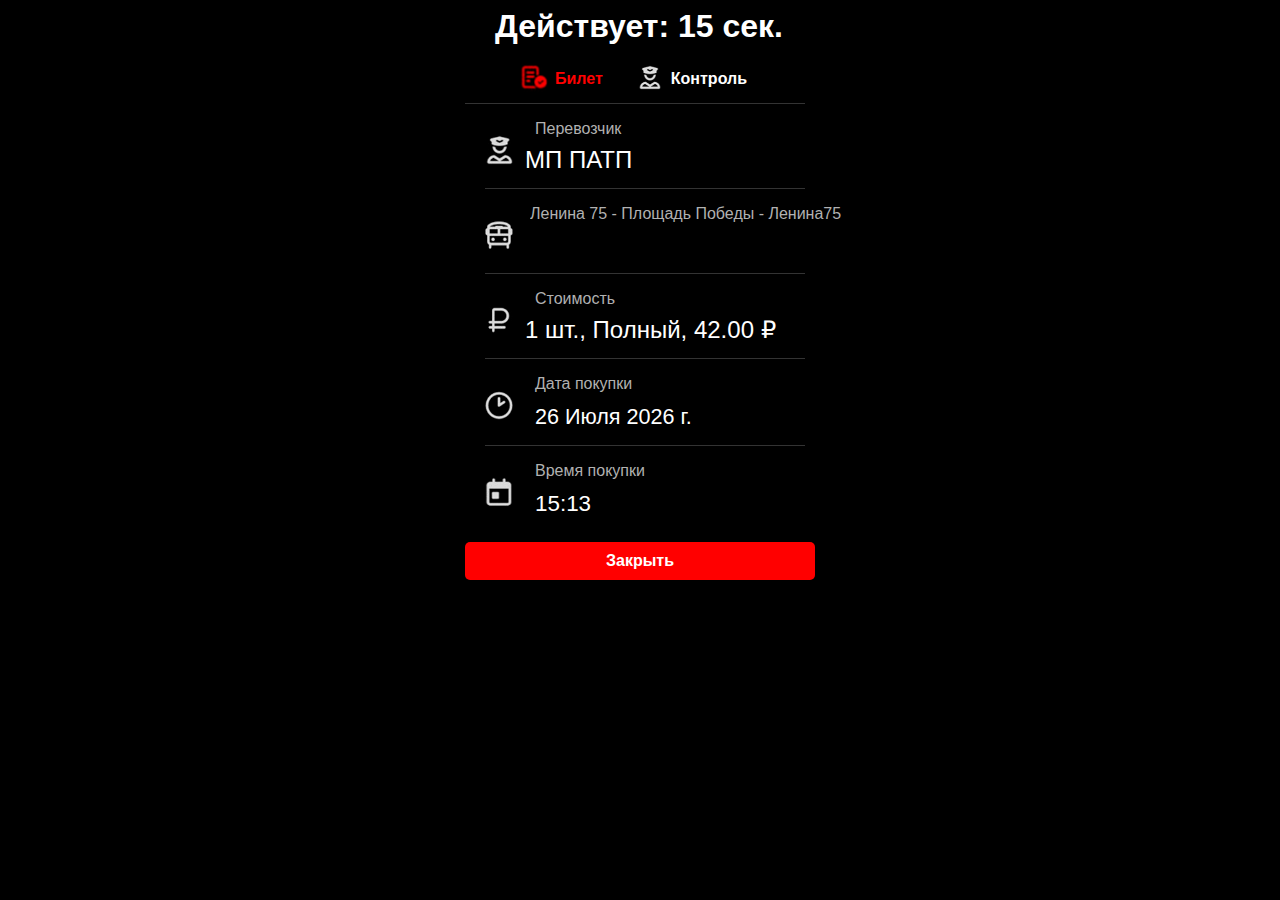
==== commit df2c74dc: "g" ====
--- a/index.html
+++ b/index.html
@@ -1,155 +1,420 @@
 <!DOCTYPE html>
-<html>
+<html lang="ru">
 <head>
-  <meta charset="UTF-8">
-  <meta name="viewport" content="width=device-width, initial-scale=0.8, maximum-scale=0.8, user-scalable=no">
-  <title>Калькулятор цен</title>
-  <link rel="stylesheet" href="styles.css">
+    <meta charset="UTF-8">
+    <meta name="viewport" content="width=device-width, initial-scale=1.0, maximum-scale=1.0, user-scalable=no">
+    <title>Городской Транспорт</title>
+    <style>
+        body {
+            font-family: Arial, sans-serif;
+            text-align: left; /* Текст слева */
+            background-color: #000; /* Черный фон */
+            color: #fff; /* Белый цвет текста */
+            -ms-user-select: none;
+            -moz-user-select: none;
+            -webkit-user-select: none;
+            user-select: none; /* Отключение выделения текста */
+        }
+        .active {
+            color: red;
+            text-decoration: underline; /* Добавлено подчеркивание */
+            background-color: red; /* Добавлено фоновое закрашивание */
+            padding: 10px 20px; /* Добавлено padding */
+        }
+        .hidden {
+            display: none;
+        }
+        .container {
+            margin: auto; /* Центрирование по горизонтали */
+            width: 210px; /* Ширина контейнера */
+           /* padding: 20px;
+             background-color: #111; Темно-серый фон контейнера */
+            border-radius: 10px; /* Скругленные углы */
+            text-align: left; /* Выравнивание по левому краю */
+        }
+        .button {
+            padding: 10px 10px;
+            width: 90px;
+            cursor: pointer;
+            border: none;
+            background-color: transparent; /* Прозрачный фон */
+            color: #fff;
+            margin: 5px 0px;
+            border-radius: 5px; /* Скругленные углы */
+            font-family: "Roboto", sans-serif;
+            font-weight: bold;
+            font-style: normal;
+            font-size: 16px;
+        }
+
+        #button2 {
+            padding: 10px 20px;
+            cursor: pointer;
+            border: none;
+            background-color: red;
+            color: #fff;
+            margin: 0px -70px;
+            border-radius: 5px; /* Скругленные углы */
+        }
+
+        #img1 {
+            width: 28px;
+            margin: 15px -50px 130px;
+            position: absolute;
+        }
+
+        #img2 {
+            width: 35px;
+            margin: 0px -30px 130px;
+            position: absolute;
+        }
+
+        #img3 {
+            width: 23px;
+            margin: 10px 93px 130px;
+            position: absolute;
+        }
+
+        #select_first {
+            border: none;
+            background-color: black;
+            color: #b1b1b1;
+            -webkit-appearance: none;
+            font-family: "Roboto", sans-serif;
+            font-weight: normal;
+            font-style: normal;
+            font-size: 16px;
+            margin: 0px -5px;
+        }
+
+        #select_second {
+            border: none;
+            background-color: black;
+            color: white;
+            -webkit-appearance: none;
+            font-family: "Roboto", sans-serif;
+            font-weight: normal;
+            font-style: normal;
+            font-size: 150%;
+            margin: -8px -10px;
+        }
+
+        #p_first {
+            color: #b1b1b1;
+        }
+
+        #purchaseDate {
+            font-family: "Roboto", sans-serif;
+            font-weight: normal;
+            font-style: normal;
+            font-size: 135%;
+            margin: -5px 0px 15px;
+        }
+
+        #purchaseTime {
+            font-family: "Roboto", sans-serif;
+            font-weight: normal;
+            font-style: normal;
+            font-size: 140%;
+            margin: -5px 0px 25px;
+        }
+
+        #p_second {
+            font-family: "Roboto", sans-serif;
+            font-weight: bold;
+            font-style: normal;
+            font-size: 180%;
+        }
+
+        .without_ampm::-webkit-datetime-edit-ampm-field {
+   display: none;
+ }
+ input[type=time]::-webkit-clear-button {
+   -webkit-appearance: none;
+   -moz-appearance: none;
+   -o-appearance: none;
+   -ms-appearance:none;
+   appearance: none;
+   margin: -10px;
+ }
+
+ input {
+            font-family: "Roboto", sans-serif;
+            font-weight: normal;
+            font-style: normal;
+            font-size: 150%;
+            background-color: black;
+            color: white;
+            border: hidden;
+            margin: -10px -10px;
+        }
+
+input.middle:focus {
+    outline-width: 0;
+}
+
+textarea:focus, input:focus {
+    outline: none;
+}
+
+ hr {
+        border: none;
+        height: 1px;
+        color: #333;
+        background-color: #333;
+        }
+
+ #menu_btn {
+     margin: 10px 10px 0px;
+     display: flex;
+     gap: 3rem;
+     text-align: center; /* Выравнивание текста внутри #menu_btn */
+ }
+
+ .without_ampm::-webkit-datetime-edit-ampm-field {
+   display: none;
+ }
+ input[type=time]::-webkit-clear-button {
+   -webkit-appearance: none;
+   -moz-appearance: none;
+   -o-appearance: none;
+   -ms-appearance:none;
+   appearance: none;
+   margin: -10px;
+ }
+
+ body {
+		-ms-user-select: none;
+		-moz-user-select: none;
+		-webkit-user-select: none;
+		user-select: none;
+	}
+
+input[list]::-webkit-calendar-picker-indicator,
+input[list]::-webkit-list-button {
+    opacity: 0 !important
+}
+
+    </style>
 </head>
 <body>
-  <div class="container">
-    <div class="tabs">
-      <h2 class="tab active" data-tab="your-data">Автомойка</h2>
-      <h2 class="tab" data-tab="bar">Бар</h2>
+
+<div class="container">
+
+    <h1 id="timer_block" style="margin: auto -40px">Действует: <span id="timer">15</span> сек.</h1>
+
+<div id="menu_btn">
+     <img id="img2" src="img/ok.png">
+    <img id="img3" src="img/man.png">
+    <button style="color: red" id="ticketButton" class="button" onclick="toggleContent('ticket')">Билет</button>
+    <button id="controlButton" class="button" onclick="toggleContent('control')">Контроль</button>
+        </div>
+    <hr style="width:340px; margin: 0px -70px 0px;"/>
+
+    <div id="ticketContent">
+      <div>
+          <img id="img1" src="img/man.png">
+          <p id="p_first">Перевозчик</p>
+        <select id="select_second"><option>МП ПАТП</option></select>
+          <p></p>
+          <hr style="width:320px; margin: 0px -50px 0px;"/>
+          <p></p>
+          </div>
+
+<div>
+        <img id="img1" src="img/bus.png">
+        <select id="select_first">
+            <option disabled style="color: red">Автобус №44:</option>
+            <option selected>Ленина 75 - Церковь - Ленина 75</option>
+            <option disabled></option>
+            <option disabled style="color: red">Автобус №10:</option>
+            <option>Ленина 75 - Рынок - Ленина 75</option>
+            <option>Ленина 75 - Мира - Ленина 75</option>
+            <option disabled></option>
+            <option disabled style="color: red">Автобус №9:</option>
+            <option>Склады - Маяк - Склады</option>
+            <option disabled></option>
+            <option disabled style="color: red">Автобус №6:</option>
+            <option>ПАТП - ЛУКАШИ - ПАТП</option>
+            <option disabled></option>
+            <option disabled style="color: red">Автобус №3:</option>
+            <option selected>ПАТП - Решетнева - ПАТП</option>
+            <option disabled></option>
+            <option disabled style="color: red">Автобус №2:</option>
+            <option selected>Ленина 75 - КПП 1 - Ленина75</option>
+            <option disabled></option>
+            <option disabled style="color: red">Автобус №1:</option>
+            <option selected>Ленина 75 - Площадь Победы - Ленина75</option>
+        </select>
+            <p><input list="busnumber" style="width: 250px" spellcheck="false">
+   <datalist id="busnumber" spellcheck="false">
+    <option value="a878ту124"></option>
+    <option value="в671тс124"></option>
+    <option value="р608нм124"></option>
+
+    <option value="в225тс124"></option>
+    <option value="в353оо124"></option>
+    <option value="в702тс124"></option>
+
+    <option value="а878ту124"></option>
+    <option value="а861ту124"></option>
+    <option value="в709тс124"></option>
+
+    <option value="а839ту124"></option>
+    <option value="а867ту124"></option>
+    <option value="а872ту124"></option>
+
+    <option value="р613нв124"></option>
+   </datalist></p>
+        <p id="hint"></p>
+        <hr style="width:320px; margin: 0px -50px 0px;"/>
+</div>
+
+
+<div>
+        <img id="img1" src="img/rub.png">
+        <p id="p_first">Стоимость</p>
+        <select id="select_second"><option>1 шт., Полный, 42.00 ₽</option>
+        <option>2 шт., Полный, 84.00 ₽</option>
+        <option>1 шт., Полный, 126.00 ₽</option></select>
+        <p></p>
+        <hr style="width:320px; margin: 0px -50px 0px;"/>
+</div>
+
+
+<div>
+        <img id="img1" src="img/clock.png">
+        <p id="p_first">Дата покупки</p>
+        <p id="purchaseDate"></p> <hr style="width:320px; margin: 0px -50px 0px;"/>
+</div>
+
+<div>
+        <img id="img1" src="img/calendar.png">
+        <p id="p_first">Время покупки</p>
+        <p id="purchaseTime"></p>
+</div>
+
+
     </div>
 
-    <div class="tab-content active" id="your-data">
-      <div id="date-container">
-        <div id="selected-date-display">
-          <span id="date-text"></span>
-          <input type="date" id="selected-date" value="">
-        </div>
-      </div>
-
-      <table>
-        <tr>
-          <td>Грязными:</td>
-          <td id="total">0</td>
-        </tr>
-        <tr>
-          <td>Чистыми:</td>
-          <td id="discount">0</td>
-        </tr>
-        <tr>
-          <td>Помыто:</td>
-          <td id="services-count">0</td>
-        </tr>
-        <tr>
-          <td>Доп. Услуг:</td>
-          <td id="added-services">0</td>
-        </tr>
-      </table>
-
-      <button onclick="resetTotal()" style="background-color: #f44336;">x</button> <br> <br>
-
-      <h2>Все услуги</h2>
-      <div id="services">
-        <div class="button-group">
-          <button id="open-ekonom-options">Эконом</button>
-          <button id="open-nano-options">Нано</button>
-          <button id="open-express-options">Экспресс</button>
-          <button id="open-quartz-options">Кварц</button>
-          <button id="open-optional-options">Дополнительные Услуги</button>
-        </div>
-        <div class="button-group">
-          <button onclick="addPrice('50р', 50)">50р</button>
-          <button onclick="addPrice('100р', 100)">100р</button>
-          <button onclick="addPrice('150р', 150)">150р</button>
-          <button onclick="addPrice('200р', 200)">200р</button>
-        </div>
-      </div>
-
-      <!------------------------------------ Ekonom BUTTONS ------------------------------------------>
-      <div id="ekonom-options" class="hidden">
-        <div class="close-button" onclick="closeEkonomOptions()">&times;</div>
-        <div class="ekonom-option">
-          <button onclick="addPrice('эконом 1 🚗', 800); closeEkonomOptions()">эконом 1 🚗</button>
-          <button onclick="addPrice('эконом 2 🚗', 1000); closeEkonomOptions()">эконом 2 🚗</button>
-        </div>
-        <div class="ekonom-option">
-          <button onclick="addPrice('эконом 1 🚐', 1300); closeEkonomOptions()">эконом 1 🚐</button>
-          <button onclick="addPrice('эконом 2 🚐', 1500); closeEkonomOptions()">эконом 2 🚐</button>
-        </div>
-      </div>
-
-      <!------------------------------------ NANO BUTTONS ------------------------------------------>
-      <div id="nano-options" class="hidden">
-        <div class="close-button" onclick="closeNanoOptions()">&times;</div>
-        <div class="ekonom-option">
-          <button onclick="addPrice('нано 1 🚗', 900); closeNanoOptions()">нано 1 🚗</button>
-          <button onclick="addPrice('нано 2 🚗', 1400); closeNanoOptions()">нано 2 🚗</button>
-        </div>
-
-        <div class="ekonom-option">
-          <button onclick="addPrice('нано 1 🚐', 1200); closeNanoOptions()">нано 1 🚐</button>
-          <button onclick="addPrice('нано 2 🚐', 1700); closeNanoOptions()">нано 2 🚐</button>
-        </div>
-      </div>
-
-      <!------------------------------------ Express BUTTONS ------------------------------------------>
-      <div id="express-options" class="hidden">
-        <div class="close-button" onclick="closeExpressOptions()">&times;</div>
-        <div class="ekonom-option">
-          <button onclick="addPrice('экспресс 🚗', 500); closeExpressOptions()">экспресс 🚗</button>
-          <button onclick="addPrice('экспресс 🚐', 600); closeExpressOptions()">экспресс 🚐</button>
-        </div>
-
-        <div class="ekonom-option">
-          <button onclick="addPrice('экспресс III', 1000); closeExpressOptions()">экспресс III</button>
-        </div>
-      </div>
-
-      <!------------------------------------ Quartz BUTTONS ------------------------------------------>
-      <div id="quartz-options" class="hidden">
-        <div class="close-button" onclick="closeQuartzOptions()">&times;</div>
-        <div class="ekonom-option">
-          <button onclick="addPrice('кварц 1 🚗', 2000); closeQuartzOptions()">кварц 1 🚗</button>
-          <button onclick="addPrice('кварц 2 🚗', 2500); closeQuartzOptions()">кварц 2 🚗</button>
-        </div>
-
-        <div class="ekonom-option">
-          <button onclick="addPrice('кварц 1 🚐', 2200); closeQuartzOptions()">кварц 1 🚐</button>
-          <button onclick="addPrice('кварц 2 🚐', 2700); closeQuartzOptions()">кварц 2 🚐</button>
-        </div>
-      </div>
-
-      <!------------------------------------ Optional BUTTONS ------------------------------------------>
-      <div id="optional-options" class="hidden">
-        <div class="close-button" onclick="closeOptionalOptions()">&times;</div>
-        <div class="ekonom-option">
-          <button onclick="addPrice('салон 🚗', 1000); closeOptionalOptions()">салон 🚗</button>
-          <button onclick="addPrice('салон 🚐', 1300); closeOptionalOptions()">салон 🚐</button>
-        </div>
-
-        <div class="ekonom-option">
-          <button onclick="addPrice('силикон', 250); closeOptionalOptions()">силикон</button>
-          <button onclick="addPrice('чернение', 300); closeOptionalOptions()">чернение</button>
-        </div>
-
-        <div class="ekonom-option">
-          <button onclick="addPrice('п. пластика', 500); closeOptionalOptions()">п. пластика</button>
-          <button onclick="addPrice('двигатель', 2500); closeOptionalOptions()">двигатель</button>
-        </div>
-
-      </div>
-
-
-      <h2>История</h2>
-      <ol class="history-list" id="history-list"></ol>
+    <div id="controlContent" class="hidden">
+      <img width="300" style="margin: 20px -50px" src="img/accept.png" alt="Описание изображения">
     </div>
 
-    <div class="tab-content" id="statistics">
-      <h2>Статистика</h2>
-      <p>Здесь будет статистика</p>
-    </div>
-
-    <div class="tab-content" id="bar">
-      <h2>Бар</h2>
-      <p>Здесь будет информация о баре</p>
-    </div>
-
-    <div id="message-container"></div>
-
-    <script src="script.js"></script>
-  </body>
+    <button id="button2" class="button" onclick="closeWindow()" style="width: 350px">Закрыть</button>
+</div>
+
+<script>
+    // Отсчет времени
+    let timeLeft = 15;
+    const timerElement = document.getElementById('timer');
+    const timerBlock = document.getElementById('timer_block');
+    let countdown;
+
+    function startTimer() {
+        countdown = setInterval(() => {
+            if (timeLeft <= 0) {
+                clearInterval(countdown);
+                timeLeft = 15;
+                timerElement.textContent = timeLeft;
+            } else {
+                timeLeft--;
+                timerElement.textContent = timeLeft;
+            }
+        }, 1000);
+    }
+
+    let isWindowClosed = false; // Флаг для отслеживания состояния
+
+    // Переключение контента
+    function toggleContent(type) {
+        if (isWindowClosed) {
+            return; // Выход из функции, если окно закрыто
+        }
+
+        const ticketContent = document.getElementById('ticketContent');
+        const controlContent = document.getElementById('controlContent');
+        const ticketButton = document.getElementById('ticketButton');
+        const controlButton = document.getElementById('controlButton');
+
+        if (type === 'ticket') {
+            ticketContent.classList.remove('hidden');
+            controlContent.classList.add('hidden');
+
+            ticketButton.classList.remove('active');
+            controlButton.classList.remove('active');
+            ticketButton.classList.add('active');
+
+            timerBlock.classList.remove('hidden');
+            startTimer();
+        } else {
+            ticketContent.classList.add('hidden');
+            controlContent.classList.remove('hidden');
+
+            ticketButton.classList.remove('active');
+            controlButton.classList.remove('active');
+            controlButton.classList.add('active');
+
+            timerBlock.classList.add('hidden');
+            clearInterval(countdown);
+        }
+    }
+
+    // Закрытие окна
+    function closeWindow() {
+        // Переключение состояния окна
+        isWindowClosed = !isWindowClosed;
+
+        if (isWindowClosed) {
+            // Деактивировать все элементы
+            document.querySelectorAll('select, input, button, datalist').forEach(el => {
+                el.disabled = true;
+            });
+            document.body.style.pointerEvents = 'none'; // Отключение событий для всего body
+            alert('Окно закрыто. Нажмите "Закрыть" ещё раз, чтобы открыть.');
+        } else {
+            // Активировать все элементы
+            document.querySelectorAll('select, input, button, datalist').forEach(el => {
+                el.disabled = false;
+            });
+            document.body.style.pointerEvents = 'auto'; // Восстановление событий
+        }
+    }
+
+    //  Перезапуск таймера при клике на элемент
+    timerElement.addEventListener('click', () => {
+        timeLeft = 15;
+        timerElement.textContent = timeLeft;
+        clearInterval(countdown);
+        startTimer();
+    });
+
+    // Получаем текущую дату
+    const today = new Date();
+    const day = today.getDate();
+    const month = today.getMonth(); // Месяц начинается с 0
+    const year = today.getFullYear();
+
+    // Массив с названиями месяцев
+    const monthNames = ["Января", "Февраля", "Марта", "Апреля", "Мая", "Июня",
+                        "Июля", "Августа", "Сентября", "Октября", "Ноября", "Декабря"];
+
+    // Формируем строку с датой
+    const formattedDate = `${day} ${monthNames[month]} ${year} г.`;
+
+    // Выводим дату в элемент с id="purchaseDate"
+    document.getElementById("purchaseDate").textContent = formattedDate;
+
+    // Получаем текущее время
+    const now = new Date();
+    const hours = now.getHours();
+    const minutes = now.getMinutes();
+    const formattedTime = `${hours}:${minutes.toString().padStart(2, '0')}`; // Добавляем ведущий ноль к минутам, если нужно
+
+    // Выводим время в элемент с id="purchaseTime"
+    document.getElementById("purchaseTime").textContent = formattedTime;
+
+</script>
+
+</body>
 </html>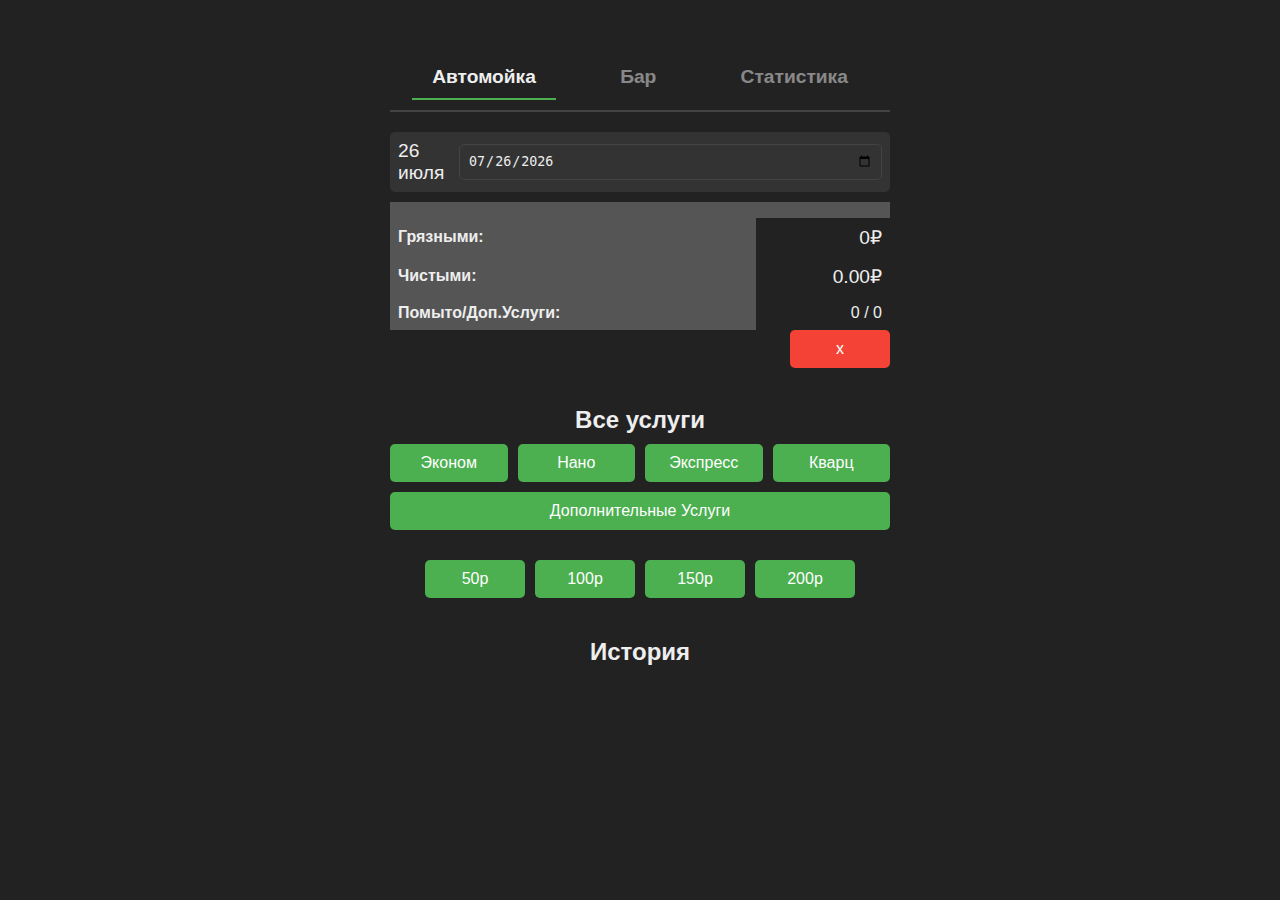
==== commit f3ad8cc1: "р" ====
--- a/index.html
+++ b/index.html
@@ -1,420 +1,189 @@
 <!DOCTYPE html>
-<html lang="ru">
+<html>
 <head>
-    <meta charset="UTF-8">
-    <meta name="viewport" content="width=device-width, initial-scale=1.0, maximum-scale=1.0, user-scalable=no">
-    <title>Городской Транспорт</title>
-    <style>
-        body {
-            font-family: Arial, sans-serif;
-            text-align: left; /* Текст слева */
-            background-color: #000; /* Черный фон */
-            color: #fff; /* Белый цвет текста */
-            -ms-user-select: none;
-            -moz-user-select: none;
-            -webkit-user-select: none;
-            user-select: none; /* Отключение выделения текста */
-        }
-        .active {
-            color: red;
-            text-decoration: underline; /* Добавлено подчеркивание */
-            background-color: red; /* Добавлено фоновое закрашивание */
-            padding: 10px 20px; /* Добавлено padding */
-        }
-        .hidden {
-            display: none;
-        }
-        .container {
-            margin: auto; /* Центрирование по горизонтали */
-            width: 210px; /* Ширина контейнера */
-           /* padding: 20px;
-             background-color: #111; Темно-серый фон контейнера */
-            border-radius: 10px; /* Скругленные углы */
-            text-align: left; /* Выравнивание по левому краю */
-        }
-        .button {
-            padding: 10px 10px;
-            width: 90px;
-            cursor: pointer;
-            border: none;
-            background-color: transparent; /* Прозрачный фон */
-            color: #fff;
-            margin: 5px 0px;
-            border-radius: 5px; /* Скругленные углы */
-            font-family: "Roboto", sans-serif;
-            font-weight: bold;
-            font-style: normal;
-            font-size: 16px;
-        }
-
-        #button2 {
-            padding: 10px 20px;
-            cursor: pointer;
-            border: none;
-            background-color: red;
-            color: #fff;
-            margin: 0px -70px;
-            border-radius: 5px; /* Скругленные углы */
-        }
-
-        #img1 {
-            width: 28px;
-            margin: 15px -50px 130px;
-            position: absolute;
-        }
-
-        #img2 {
-            width: 35px;
-            margin: 0px -30px 130px;
-            position: absolute;
-        }
-
-        #img3 {
-            width: 23px;
-            margin: 10px 93px 130px;
-            position: absolute;
-        }
-
-        #select_first {
-            border: none;
-            background-color: black;
-            color: #b1b1b1;
-            -webkit-appearance: none;
-            font-family: "Roboto", sans-serif;
-            font-weight: normal;
-            font-style: normal;
-            font-size: 16px;
-            margin: 0px -5px;
-        }
-
-        #select_second {
-            border: none;
-            background-color: black;
-            color: white;
-            -webkit-appearance: none;
-            font-family: "Roboto", sans-serif;
-            font-weight: normal;
-            font-style: normal;
-            font-size: 150%;
-            margin: -8px -10px;
-        }
-
-        #p_first {
-            color: #b1b1b1;
-        }
-
-        #purchaseDate {
-            font-family: "Roboto", sans-serif;
-            font-weight: normal;
-            font-style: normal;
-            font-size: 135%;
-            margin: -5px 0px 15px;
-        }
-
-        #purchaseTime {
-            font-family: "Roboto", sans-serif;
-            font-weight: normal;
-            font-style: normal;
-            font-size: 140%;
-            margin: -5px 0px 25px;
-        }
-
-        #p_second {
-            font-family: "Roboto", sans-serif;
-            font-weight: bold;
-            font-style: normal;
-            font-size: 180%;
-        }
-
-        .without_ampm::-webkit-datetime-edit-ampm-field {
-   display: none;
- }
- input[type=time]::-webkit-clear-button {
-   -webkit-appearance: none;
-   -moz-appearance: none;
-   -o-appearance: none;
-   -ms-appearance:none;
-   appearance: none;
-   margin: -10px;
- }
-
- input {
-            font-family: "Roboto", sans-serif;
-            font-weight: normal;
-            font-style: normal;
-            font-size: 150%;
-            background-color: black;
-            color: white;
-            border: hidden;
-            margin: -10px -10px;
-        }
-
-input.middle:focus {
-    outline-width: 0;
-}
-
-textarea:focus, input:focus {
-    outline: none;
-}
-
- hr {
-        border: none;
-        height: 1px;
-        color: #333;
-        background-color: #333;
-        }
-
- #menu_btn {
-     margin: 10px 10px 0px;
-     display: flex;
-     gap: 3rem;
-     text-align: center; /* Выравнивание текста внутри #menu_btn */
- }
-
- .without_ampm::-webkit-datetime-edit-ampm-field {
-   display: none;
- }
- input[type=time]::-webkit-clear-button {
-   -webkit-appearance: none;
-   -moz-appearance: none;
-   -o-appearance: none;
-   -ms-appearance:none;
-   appearance: none;
-   margin: -10px;
- }
-
- body {
-		-ms-user-select: none;
-		-moz-user-select: none;
-		-webkit-user-select: none;
-		user-select: none;
-	}
-
-input[list]::-webkit-calendar-picker-indicator,
-input[list]::-webkit-list-button {
-    opacity: 0 !important
-}
-
-    </style>
+  <meta charset="UTF-8">
+  <meta name="viewport" content="width=device-width, initial-scale=1.0, maximum-scale=1.0, user-scalable=no">
+  <title>Калькулятор цен</title>
+  <link rel="stylesheet" href="styles.css">
 </head>
 <body>
+  <div class="container">
+    <div class="tabs">
+      <h2 class="tab active" data-tab="your-data">Автомойка</h2>
+      <h2 class="tab" data-tab="bar">Бар</h2>
+      <h2 class="tab" data-tab="statistics">Статистика</h2>
+    </div>
 
-<div class="container">
+    <div class="tab-content active" id="your-data">
+      <div id="date-container">
+        <div id="selected-date-display">
+          <span id="date-text"></span>
+          <input type="date" id="selected-date" value="">
+        </div>
+      </div>
 
-    <h1 id="timer_block" style="margin: auto -40px">Действует: <span id="timer">15</span> сек.</h1>
+      <table class="data-table">
+        <thead>
+          <tr>
+            <th></th>
+            <th></th>
+          </tr>
+        </thead>
+        <tbody>
+          <tr>
+            <th>Грязными:</th>
+            <td id="total" style="text-align: right;">0</td>
+          </tr>
+          <tr>
+            <th>Чистыми:</th>
+            <td id="discount" style="text-align: right;">0</td>
+          </tr>
+          <tr>
+            <th>Помыто/Доп.Услуги:</th>
+            <td id="services-info" style="text-align: right;">0 / 0</td>
+          </tr>
+        </tbody>
+      </table>
 
-<div id="menu_btn">
-     <img id="img2" src="img/ok.png">
-    <img id="img3" src="img/man.png">
-    <button style="color: red" id="ticketButton" class="button" onclick="toggleContent('ticket')">Билет</button>
-    <button id="controlButton" class="button" onclick="toggleContent('control')">Контроль</button>
+      <button onclick="resetTotal()" style="background-color: #f44336;">x</button> <br> <br>
+
+      <h2>Все услуги</h2>
+      <div id="services">
+        <div class="button-group">
+          <button id="open-ekonom-options">Эконом</button>
+          <button id="open-nano-options">Нано</button>
+          <button id="open-express-options">Экспресс</button>
+          <button id="open-quartz-options">Кварц</button>
+          <button id="open-optional-options">Дополнительные Услуги</button>
         </div>
-    <hr style="width:340px; margin: 0px -70px 0px;"/>
+        <div class="button-group">
+          <button onclick="addPrice('50р', 50)">50р</button>
+          <button onclick="addPrice('100р', 100)">100р</button>
+          <button onclick="addPrice('150р', 150)">150р</button>
+          <button onclick="addPrice('200р', 200)">200р</button>
+        </div>
+      </div>
 
-    <div id="ticketContent">
-      <div>
-          <img id="img1" src="img/man.png">
-          <p id="p_first">Перевозчик</p>
-        <select id="select_second"><option>МП ПАТП</option></select>
-          <p></p>
-          <hr style="width:320px; margin: 0px -50px 0px;"/>
-          <p></p>
-          </div>
+      <!------------------------------------ Ekonom BUTTONS ------------------------------------------>
+      <div id="ekonom-options" class="hidden">
+        <div class="close-button" onclick="closeEkonomOptions()">&times;</div>
+        <div class="ekonom-option">
+          <button onclick="addPrice('эконом 1 🚗', 800); closeEkonomOptions()">эконом 1 🚗</button>
+          <button onclick="addPrice('эконом 2 🚗', 1000); closeEkonomOptions()">эконом 2 🚗</button>
+        </div>
+        <div class="ekonom-option">
+          <button onclick="addPrice('эконом 1 🚐', 1300); closeEkonomOptions()">эконом 1 🚐</button>
+          <button onclick="addPrice('эконом 2 🚐', 1500); closeEkonomOptions()">эконом 2 🚐</button>
+        </div>
+      </div>
 
-<div>
-        <img id="img1" src="img/bus.png">
-        <select id="select_first">
-            <option disabled style="color: red">Автобус №44:</option>
-            <option selected>Ленина 75 - Церковь - Ленина 75</option>
-            <option disabled></option>
-            <option disabled style="color: red">Автобус №10:</option>
-            <option>Ленина 75 - Рынок - Ленина 75</option>
-            <option>Ленина 75 - Мира - Ленина 75</option>
-            <option disabled></option>
-            <option disabled style="color: red">Автобус №9:</option>
-            <option>Склады - Маяк - Склады</option>
-            <option disabled></option>
-            <option disabled style="color: red">Автобус №6:</option>
-            <option>ПАТП - ЛУКАШИ - ПАТП</option>
-            <option disabled></option>
-            <option disabled style="color: red">Автобус №3:</option>
-            <option selected>ПАТП - Решетнева - ПАТП</option>
-            <option disabled></option>
-            <option disabled style="color: red">Автобус №2:</option>
-            <option selected>Ленина 75 - КПП 1 - Ленина75</option>
-            <option disabled></option>
-            <option disabled style="color: red">Автобус №1:</option>
-            <option selected>Ленина 75 - Площадь Победы - Ленина75</option>
-        </select>
-            <p><input list="busnumber" style="width: 250px" spellcheck="false">
-   <datalist id="busnumber" spellcheck="false">
-    <option value="a878ту124"></option>
-    <option value="в671тс124"></option>
-    <option value="р608нм124"></option>
+      <!------------------------------------ NANO BUTTONS ------------------------------------------>
+      <div id="nano-options" class="hidden">
+        <div class="close-button" onclick="closeNanoOptions()">&times;</div>
+        <div class="ekonom-option">
+          <button onclick="addPrice('нано 1 🚗', 900); closeNanoOptions()">нано 1 🚗</button>
+          <button onclick="addPrice('нано 2 🚗', 1400); closeNanoOptions()">нано 2 🚗</button>
+        </div>
 
-    <option value="в225тс124"></option>
-    <option value="в353оо124"></option>
-    <option value="в702тс124"></option>
+        <div class="ekonom-option">
+          <button onclick="addPrice('нано 1 🚐', 1200); closeNanoOptions()">нано 1 🚐</button>
+          <button onclick="addPrice('нано 2 🚐', 1700); closeNanoOptions()">нано 2 🚐</button>
+        </div>
+      </div>
 
-    <option value="а878ту124"></option>
-    <option value="а861ту124"></option>
-    <option value="в709тс124"></option>
+      <!------------------------------------ Express BUTTONS ------------------------------------------>
+      <div id="express-options" class="hidden">
+        <div class="close-button" onclick="closeExpressOptions()">&times;</div>
+        <div class="ekonom-option">
+          <button onclick="addPrice('экспресс 🚗', 500); closeExpressOptions()">экспресс 🚗</button>
+          <button onclick="addPrice('экспресс 🚐', 600); closeExpressOptions()">экспресс 🚐</button>
+        </div>
 
-    <option value="а839ту124"></option>
-    <option value="а867ту124"></option>
-    <option value="а872ту124"></option>
+        <div class="ekonom-option">
+          <button onclick="addPrice('экспресс III', 1000); closeExpressOptions()">экспресс III</button>
+        </div>
+      </div>
 
-    <option value="р613нв124"></option>
-   </datalist></p>
-        <p id="hint"></p>
-        <hr style="width:320px; margin: 0px -50px 0px;"/>
-</div>
+      <!------------------------------------ Quartz BUTTONS ------------------------------------------>
+      <div id="quartz-options" class="hidden">
+        <div class="close-button" onclick="closeQuartzOptions()">&times;</div>
+        <div class="ekonom-option">
+          <button onclick="addPrice('кварц 1 🚗', 2000); closeQuartzOptions()">кварц 1 🚗</button>
+          <button onclick="addPrice('кварц 2 🚗', 2500); closeQuartzOptions()">кварц 2 🚗</button>
+        </div>
+
+        <div class="ekonom-option">
+          <button onclick="addPrice('кварц 1 🚐', 2200); closeQuartzOptions()">кварц 1 🚐</button>
+          <button onclick="addPrice('кварц 2 🚐', 2700); closeQuartzOptions()">кварц 2 🚐</button>
+        </div>
+      </div>
+
+      <!------------------------------------ Optional BUTTONS ------------------------------------------>
+      <div id="optional-options" class="hidden">
+        <div class="close-button" onclick="closeOptionalOptions()">&times;</div>
+        <div class="ekonom-option">
+          <button onclick="addPrice('салон 🚗', 1000); closeOptionalOptions()">салон 🚗</button>
+          <button onclick="addPrice('салон 🚐', 1300); closeOptionalOptions()">салон 🚐</button>
+        </div>
+
+        <div class="ekonom-option">
+          <button onclick="addPrice('силикон', 250); closeOptionalOptions()">силикон</button>
+          <button onclick="addPrice('чернение', 300); closeOptionalOptions()">чернение</button>
+        </div>
+
+        <div class="ekonom-option">
+          <button onclick="addPrice('п. пластика', 500); closeOptionalOptions()">п. пластика</button>
+          <button onclick="addPrice('двигатель', 2500); closeOptionalOptions()">двигатель</button>
+        </div>
+
+      </div>
 
 
-<div>
-        <img id="img1" src="img/rub.png">
-        <p id="p_first">Стоимость</p>
-        <select id="select_second"><option>1 шт., Полный, 42.00 ₽</option>
-        <option>2 шт., Полный, 84.00 ₽</option>
-        <option>1 шт., Полный, 126.00 ₽</option></select>
-        <p></p>
-        <hr style="width:320px; margin: 0px -50px 0px;"/>
-</div>
-
-
-<div>
-        <img id="img1" src="img/clock.png">
-        <p id="p_first">Дата покупки</p>
-        <p id="purchaseDate"></p> <hr style="width:320px; margin: 0px -50px 0px;"/>
-</div>
-
-<div>
-        <img id="img1" src="img/calendar.png">
-        <p id="p_first">Время покупки</p>
-        <p id="purchaseTime"></p>
-</div>
-
-
+      <h2>История</h2>
+      <ol class="history-list" id="history-list"></ol>
     </div>
 
-    <div id="controlContent" class="hidden">
-      <img width="300" style="margin: 20px -50px" src="img/accept.png" alt="Описание изображения">
+    <div class="tab-content" id="statistics">
+      <h2>Статистика</h2>
+      <p>Всего: <span id="total-statistics">0</span>₽</p>
+      <p>Зп (1-15): <span id="zp-15">0 / 0</span>₽</p>
+      <p>Зп (16-31): <span id="zp-16">0 / 0</span>₽</p>
+      <button class="update-button" onclick="location.reload()">Обновить</button>
     </div>
 
-    <button id="button2" class="button" onclick="closeWindow()" style="width: 350px">Закрыть</button>
-</div>
+    <div class="tab-content" id="bar">
+      <h2>Бар</h2>
+      <table>
+        <tr>
+          <th></th>
+          <th></th>
+        </tr>
+        <tr>
+          <th>Должен:</th>
+          <td id="bar-total" style="text-align: right;">0</td>
+        </tr>
+      </table>
+      <div id="bar-services">
+        <div class="button-group">
+          <button onclick="addBarPrice('Кофе', 150)">Кофе</button>
+          <button onclick="addBarPrice('Чай', 100)">Чай</button>
+          <button onclick="addBarPrice('Пиво', 200)">Пиво</button>
+          <button onclick="addBarPrice('Вино', 300)">Вино</button>
+          <button onclick="addBarPrice('Водка', 250)">Водка</button>
+          <button onclick="addBarPrice('Коньяк', 350)">Коньяк</button>
+          <button onclick="addBarPrice('Фруктовый сок', 120)">Фруктовый сок</button>
+          <button onclick="addBarPrice('Газировка', 80)">Газировка</button>
+          <button onclick="addBarPrice('Чипсы', 100)">Чипсы</button>
+          <button onclick="addBarPrice('Орешки', 150)">Орешки</button>
+        </div>
+      </div>
+      <h2>История</h2>
+      <ol class="history-list" id="bar-history-list"></ol>
+      <p>Здесь будет информация о баре</p>
+    </div>
 
-<script>
-    // Отсчет времени
-    let timeLeft = 15;
-    const timerElement = document.getElementById('timer');
-    const timerBlock = document.getElementById('timer_block');
-    let countdown;
+    <div id="message-container"></div>
 
-    function startTimer() {
-        countdown = setInterval(() => {
-            if (timeLeft <= 0) {
-                clearInterval(countdown);
-                timeLeft = 15;
-                timerElement.textContent = timeLeft;
-            } else {
-                timeLeft--;
-                timerElement.textContent = timeLeft;
-            }
-        }, 1000);
-    }
-
-    let isWindowClosed = false; // Флаг для отслеживания состояния
-
-    // Переключение контента
-    function toggleContent(type) {
-        if (isWindowClosed) {
-            return; // Выход из функции, если окно закрыто
-        }
-
-        const ticketContent = document.getElementById('ticketContent');
-        const controlContent = document.getElementById('controlContent');
-        const ticketButton = document.getElementById('ticketButton');
-        const controlButton = document.getElementById('controlButton');
-
-        if (type === 'ticket') {
-            ticketContent.classList.remove('hidden');
-            controlContent.classList.add('hidden');
-
-            ticketButton.classList.remove('active');
-            controlButton.classList.remove('active');
-            ticketButton.classList.add('active');
-
-            timerBlock.classList.remove('hidden');
-            startTimer();
-        } else {
-            ticketContent.classList.add('hidden');
-            controlContent.classList.remove('hidden');
-
-            ticketButton.classList.remove('active');
-            controlButton.classList.remove('active');
-            controlButton.classList.add('active');
-
-            timerBlock.classList.add('hidden');
-            clearInterval(countdown);
-        }
-    }
-
-    // Закрытие окна
-    function closeWindow() {
-        // Переключение состояния окна
-        isWindowClosed = !isWindowClosed;
-
-        if (isWindowClosed) {
-            // Деактивировать все элементы
-            document.querySelectorAll('select, input, button, datalist').forEach(el => {
-                el.disabled = true;
-            });
-            document.body.style.pointerEvents = 'none'; // Отключение событий для всего body
-            alert('Окно закрыто. Нажмите "Закрыть" ещё раз, чтобы открыть.');
-        } else {
-            // Активировать все элементы
-            document.querySelectorAll('select, input, button, datalist').forEach(el => {
-                el.disabled = false;
-            });
-            document.body.style.pointerEvents = 'auto'; // Восстановление событий
-        }
-    }
-
-    //  Перезапуск таймера при клике на элемент
-    timerElement.addEventListener('click', () => {
-        timeLeft = 15;
-        timerElement.textContent = timeLeft;
-        clearInterval(countdown);
-        startTimer();
-    });
-
-    // Получаем текущую дату
-    const today = new Date();
-    const day = today.getDate();
-    const month = today.getMonth(); // Месяц начинается с 0
-    const year = today.getFullYear();
-
-    // Массив с названиями месяцев
-    const monthNames = ["Января", "Февраля", "Марта", "Апреля", "Мая", "Июня",
-                        "Июля", "Августа", "Сентября", "Октября", "Ноября", "Декабря"];
-
-    // Формируем строку с датой
-    const formattedDate = `${day} ${monthNames[month]} ${year} г.`;
-
-    // Выводим дату в элемент с id="purchaseDate"
-    document.getElementById("purchaseDate").textContent = formattedDate;
-
-    // Получаем текущее время
-    const now = new Date();
-    const hours = now.getHours();
-    const minutes = now.getMinutes();
-    const formattedTime = `${hours}:${minutes.toString().padStart(2, '0')}`; // Добавляем ведущий ноль к минутам, если нужно
-
-    // Выводим время в элемент с id="purchaseTime"
-    document.getElementById("purchaseTime").textContent = formattedTime;
-
-</script>
-
-</body>
+    <script src="script.js"></script>
+  </body>
 </html>--- a/styles.css
+++ b/styles.css
@@ -0,0 +1,302 @@
+/* Основные стили */
+body {
+  font-family: sans-serif;
+  background-color: #222; /* Темный фон */
+  color: #eee; /* Светлый текст */
+  margin: 0; /* Убираем отступы */
+  padding: 0; /* Убираем отступы */
+  display: flex;
+  flex-direction: column; /* Выравниваем по вертикали */
+  align-items: center; /* Центрируем элементы */
+}
+
+.container {
+  width: 90%; /* Занимаем 90% ширины экрана */
+  max-width: 500px; /* Максимальная ширина */
+  padding: 20px;
+  margin: 20px auto; /* Центрируем контейнер */
+}
+
+h1 {
+  font-size: 2rem; /* Увеличиваем размер заголовка */
+  text-align: center;
+  margin-bottom: 20px;
+  color: #eee; /* Светлый текст */
+}
+
+h2 {
+  font-size: 1.5rem; /* Увеличиваем размер заголовка */
+  text-align: center;
+  margin-bottom: 10px;
+  color: #eee; /* Светлый текст */
+}
+
+/* Стили для групп кнопок */
+.button-group {
+  display: flex;
+  flex-wrap: wrap;
+  justify-content: center;
+  gap: 10px;
+  margin-bottom: 20px;
+}
+
+/* Стили для кнопок */
+button {
+  padding: 10px 20px;
+  border: none;
+  border-radius: 5px;
+  background-color: #4CAF50;
+  color: white;
+  cursor: pointer;
+  font-size: 1rem; /* Уменьшаем размер шрифта */
+  flex: 1 1 100px; /* Делаем кнопки адаптивными */
+  min-width: 100px; /* Минимальная ширина кнопок */
+}
+
+/* Стили для скрытых элементов */
+.hidden {
+  display: none;
+}
+
+/* Стили для отображения сумм и количества */
+#total, #discount, #services-count, #added-services, #pure { /* Добавлен #pure */
+  font-size: 1.2rem; /* Увеличиваем размер текста */
+  margin-bottom: 10px;
+  text-align: center;
+  color: #eee; /* Светлый текст */
+}
+
+/* Стили для выбора даты */
+#date-picker {
+  margin-bottom: 10px;
+  width: 100%;
+}
+
+/* Стили для кнопки "x" */
+#toggle-button {
+  background-color: #f44336; /* Красный цвет для выделения */
+  font-size: 1rem; /* Уменьшаем размер шрифта */
+}
+
+
+/* Стили для блока услуг */
+#services {
+  display: flex;
+  flex-direction: column;
+  align-items: center;
+  gap: 10px;
+}
+
+#services .button-group {
+  flex-wrap: wrap; /* Делаем группы кнопок адаптивными */
+  justify-content: center;
+}
+
+/* Стили для истории */
+.history-list {
+  list-style: none;
+  padding: 0;
+  margin-bottom: 20px;
+}
+
+.history-list li {
+  display: flex;
+  justify-content: space-between;
+  align-items: center;
+  padding: 5px 10px;
+  border-bottom: 1px solid #444;
+}
+
+.history-list li button {
+  background-color: transparent;
+  border: none;
+  color: #eee;
+  font-size: 1rem;
+  cursor: pointer;
+}
+
+.history-list li button:hover {
+  color: #fff;
+}
+
+/* Стили для таблицы */
+table {
+  border-collapse: collapse;
+  width: 100%;
+}
+
+th, td {
+  text-align: left;
+  padding: 8px;
+  color: #eee; /* Светлый текст */
+}
+
+tr:nth-child(even) {
+  /* background-color: #444; */ /* Убираем фон для четных строк */
+}
+
+th {
+  background-color: #555;
+}
+
+/* Стиль для кнопки "x" */
+button[onclick="resetTotal()"] {
+  margin-left: 400px; /* Отступ слева */
+}
+
+/* Стили для окна "Эконом" */
+#optional-options,
+#ekonom-options,
+#express-options,
+#quartz-options,
+#nano-options {
+  position: fixed;
+  top: 50%;
+  left: 50%;
+  transform: translate(-50%, -50%);
+  width: 300px;
+  background-color: #222; /* Темный фон */
+  border-radius: 5px;
+  padding: 20px;
+  box-shadow: 0 0 10px rgba(0, 0, 0, 0.5);
+  z-index: 100;
+}
+
+/* Стили для кнопки закрытия */
+.close-button {
+  position: absolute;
+  top: 10px;
+  right: 10px;
+  font-size: 20px;
+  cursor: pointer;
+  color: #f62828; /* red текст */
+}
+
+/* Стили для опций в окне выбора */
+.ekonom-option {
+  margin-bottom: 15px;
+  display: flex; /* Кнопки на одной строке */
+  justify-content: space-between; /* Расстояние между кнопками */
+}
+
+.ekonom-option h3 {
+  margin-top: 0;
+  color: #eee; /* Светлый текст */
+}
+
+/* Стили для кнопок в окне выбора */
+#optional-options button,
+#ekonom-options button,
+#express-options button,
+#quartz-options button,
+#nano-options button {
+  background-color: #333; /* Серый фон */
+  color: #eee; /* Светлый текст */
+  margin: 5px; /* Расстояние между кнопками */
+}
+
+/* Стили для сообщения */
+.message {
+  position: fixed;
+  bottom: 20px;
+  left: 50%;
+  transform: translateX(-50%); /* Центрируем текст */
+  background-color: transparent; /* Прозрачный фон */
+  color: white; /* Белый цвет текста */
+  padding: 0;
+  border-radius: 0;
+  font-size: 1.2rem; /* Увеличиваем размер шрифта */
+  text-align: center;
+  z-index: 100; /* Чтобы сообщение было над другими элементами */
+}
+
+/* Стили для вкладок */
+.tabs {
+  display: flex;
+  justify-content: space-around;
+  margin-bottom: 20px;
+  border-bottom: 2px solid #444;
+}
+
+.tab {
+  padding: 10px 20px;
+  cursor: pointer;
+  border-bottom: 2px solid transparent;
+  transition: border-bottom-color 0.3s ease;
+  font-size: 1.2rem;
+}
+
+.tab.active {
+  border-bottom-color: #4CAF50; /* Цвет активной вкладки */
+  font-weight: bold;
+}
+
+.tab-content {
+  display: none;
+}
+
+.tab-content.active {
+  display: block;
+}
+
+.tab[data-tab="statistics"] {
+  opacity: 0.5;
+}
+
+.tab[data-tab="bar"] {
+  opacity: 0.5;
+}
+
+/* Стили для блока даты */
+#date-container {
+  margin-bottom: 10px;
+  width: 100%;
+}
+
+#selected-date-display {
+  display: flex;
+  justify-content: space-between;
+  align-items: center;
+  padding: 8px;
+  background-color: #333;
+  border-radius: 5px;
+  cursor: pointer;
+}
+
+#date-text {
+  font-size: 1.2rem;
+  color: #eee;
+}
+
+#selected-date {
+  display: block; /* Отображаем input type="date" по умолчанию */
+  width: 100%;
+  padding: 8px;
+  border: 1px solid #444;
+  border-radius: 5px;
+  background-color: #333;
+  color: #eee;
+}
+
+/* Media Query для адаптивности вкладок */
+@media (max-width: 768px) {
+  .tabs {
+    display: block;
+    width: 100%;
+  }
+
+  .tab {
+    display: block;
+    width: 100%;
+    text-align: center;
+  }
+
+  .tab-content {
+    display: block;
+    width: 100%;
+  }
+
+  .tab-content:not(.active) {
+    display: none;
+  }
+}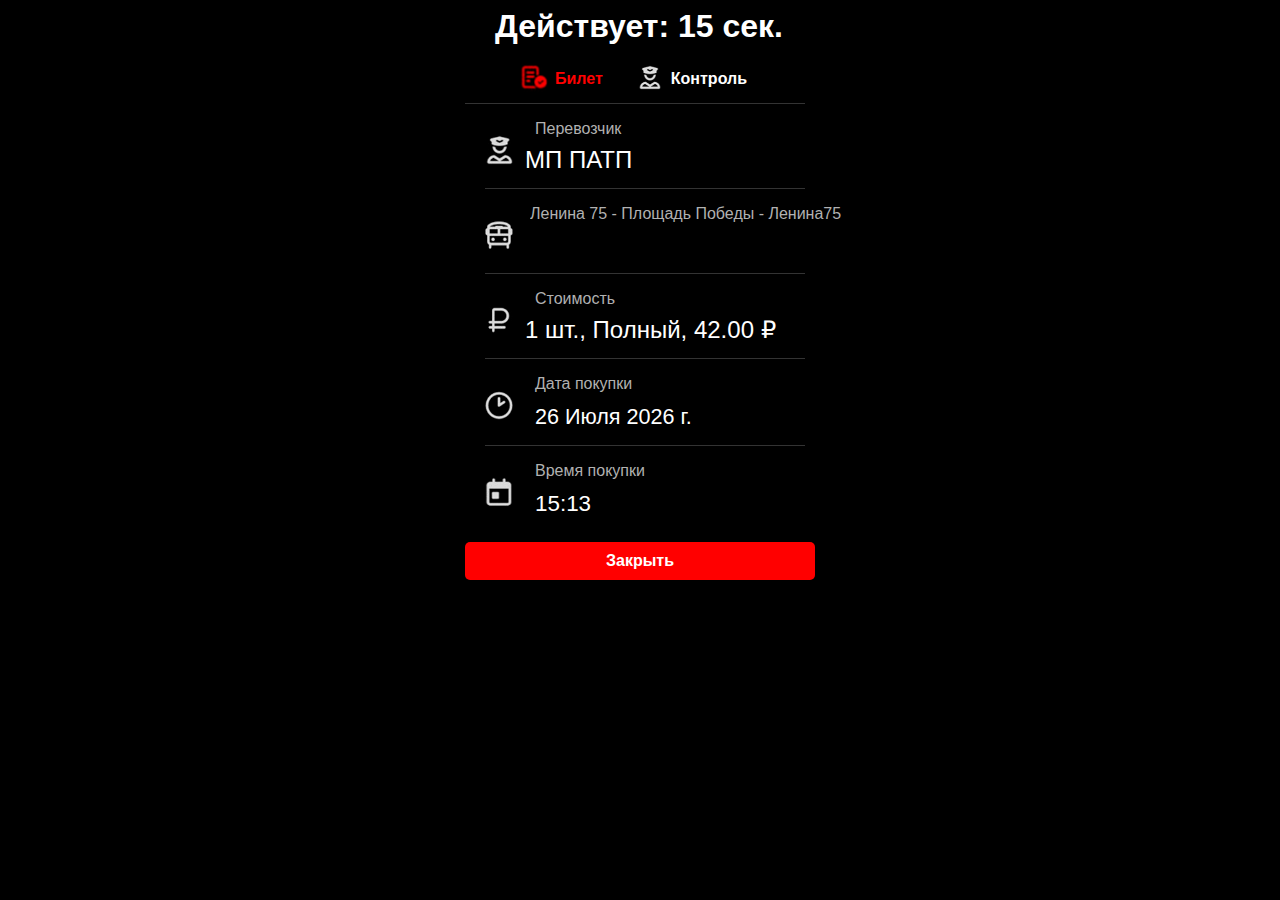
==== commit 4c9e342a: "р" ====
--- a/index.html
+++ b/index.html
@@ -1,189 +1,420 @@
 <!DOCTYPE html>
-<html>
+<html lang="ru">
 <head>
-  <meta charset="UTF-8">
-  <meta name="viewport" content="width=device-width, initial-scale=1.0, maximum-scale=1.0, user-scalable=no">
-  <title>Калькулятор цен</title>
-  <link rel="stylesheet" href="styles.css">
+    <meta charset="UTF-8">
+    <meta name="viewport" content="width=device-width, initial-scale=1.0, maximum-scale=1.0, user-scalable=no">
+    <title>Городской Транспорт</title>
+    <style>
+        body {
+            font-family: Arial, sans-serif;
+            text-align: left; /* Текст слева */
+            background-color: #000; /* Черный фон */
+            color: #fff; /* Белый цвет текста */
+            -ms-user-select: none;
+            -moz-user-select: none;
+            -webkit-user-select: none;
+            user-select: none; /* Отключение выделения текста */
+        }
+        .active {
+            color: red;
+            text-decoration: underline; /* Добавлено подчеркивание */
+            background-color: red; /* Добавлено фоновое закрашивание */
+            padding: 10px 20px; /* Добавлено padding */
+        }
+        .hidden {
+            display: none;
+        }
+        .container {
+            margin: auto; /* Центрирование по горизонтали */
+            width: 210px; /* Ширина контейнера */
+           /* padding: 20px;
+             background-color: #111; Темно-серый фон контейнера */
+            border-radius: 10px; /* Скругленные углы */
+            text-align: left; /* Выравнивание по левому краю */
+        }
+        .button {
+            padding: 10px 10px;
+            width: 90px;
+            cursor: pointer;
+            border: none;
+            background-color: transparent; /* Прозрачный фон */
+            color: #fff;
+            margin: 5px 0px;
+            border-radius: 5px; /* Скругленные углы */
+            font-family: "Roboto", sans-serif;
+            font-weight: bold;
+            font-style: normal;
+            font-size: 16px;
+        }
+
+        #button2 {
+            padding: 10px 20px;
+            cursor: pointer;
+            border: none;
+            background-color: red;
+            color: #fff;
+            margin: 0px -70px;
+            border-radius: 5px; /* Скругленные углы */
+        }
+
+        #img1 {
+            width: 28px;
+            margin: 15px -50px 130px;
+            position: absolute;
+        }
+
+        #img2 {
+            width: 35px;
+            margin: 0px -30px 130px;
+            position: absolute;
+        }
+
+        #img3 {
+            width: 23px;
+            margin: 10px 93px 130px;
+            position: absolute;
+        }
+
+        #select_first {
+            border: none;
+            background-color: black;
+            color: #b1b1b1;
+            -webkit-appearance: none;
+            font-family: "Roboto", sans-serif;
+            font-weight: normal;
+            font-style: normal;
+            font-size: 16px;
+            margin: 0px -5px;
+        }
+
+        #select_second {
+            border: none;
+            background-color: black;
+            color: white;
+            -webkit-appearance: none;
+            font-family: "Roboto", sans-serif;
+            font-weight: normal;
+            font-style: normal;
+            font-size: 150%;
+            margin: -8px -10px;
+        }
+
+        #p_first {
+            color: #b1b1b1;
+        }
+
+        #purchaseDate {
+            font-family: "Roboto", sans-serif;
+            font-weight: normal;
+            font-style: normal;
+            font-size: 135%;
+            margin: -5px 0px 15px;
+        }
+
+        #purchaseTime {
+            font-family: "Roboto", sans-serif;
+            font-weight: normal;
+            font-style: normal;
+            font-size: 140%;
+            margin: -5px 0px 25px;
+        }
+
+        #p_second {
+            font-family: "Roboto", sans-serif;
+            font-weight: bold;
+            font-style: normal;
+            font-size: 180%;
+        }
+
+        .without_ampm::-webkit-datetime-edit-ampm-field {
+   display: none;
+ }
+ input[type=time]::-webkit-clear-button {
+   -webkit-appearance: none;
+   -moz-appearance: none;
+   -o-appearance: none;
+   -ms-appearance:none;
+   appearance: none;
+   margin: -10px;
+ }
+
+ input {
+            font-family: "Roboto", sans-serif;
+            font-weight: normal;
+            font-style: normal;
+            font-size: 150%;
+            background-color: black;
+            color: white;
+            border: hidden;
+            margin: -10px -10px;
+        }
+
+input.middle:focus {
+    outline-width: 0;
+}
+
+textarea:focus, input:focus {
+    outline: none;
+}
+
+ hr {
+        border: none;
+        height: 1px;
+        color: #333;
+        background-color: #333;
+        }
+
+ #menu_btn {
+     margin: 10px 10px 0px;
+     display: flex;
+     gap: 3rem;
+     text-align: center; /* Выравнивание текста внутри #menu_btn */
+ }
+
+ .without_ampm::-webkit-datetime-edit-ampm-field {
+   display: none;
+ }
+ input[type=time]::-webkit-clear-button {
+   -webkit-appearance: none;
+   -moz-appearance: none;
+   -o-appearance: none;
+   -ms-appearance:none;
+   appearance: none;
+   margin: -10px;
+ }
+
+ body {
+		-ms-user-select: none;
+		-moz-user-select: none;
+		-webkit-user-select: none;
+		user-select: none;
+	}
+
+input[list]::-webkit-calendar-picker-indicator,
+input[list]::-webkit-list-button {
+    opacity: 0 !important
+}
+
+    </style>
 </head>
 <body>
-  <div class="container">
-    <div class="tabs">
-      <h2 class="tab active" data-tab="your-data">Автомойка</h2>
-      <h2 class="tab" data-tab="bar">Бар</h2>
-      <h2 class="tab" data-tab="statistics">Статистика</h2>
+
+<div class="container">
+
+    <h1 id="timer_block" style="margin: auto -40px">Действует: <span id="timer">15</span> сек.</h1>
+
+<div id="menu_btn">
+     <img id="img2" src="img/ok.png">
+    <img id="img3" src="img/man.png">
+    <button style="color: red" id="ticketButton" class="button" onclick="toggleContent('ticket')">Билет</button>
+    <button id="controlButton" class="button" onclick="toggleContent('control')">Контроль</button>
+        </div>
+    <hr style="width:340px; margin: 0px -70px 0px;"/>
+
+    <div id="ticketContent">
+      <div>
+          <img id="img1" src="img/man.png">
+          <p id="p_first">Перевозчик</p>
+        <select id="select_second"><option>МП ПАТП</option></select>
+          <p></p>
+          <hr style="width:320px; margin: 0px -50px 0px;"/>
+          <p></p>
+          </div>
+
+<div>
+        <img id="img1" src="img/bus.png">
+        <select id="select_first">
+            <option disabled style="color: red">Автобус №44:</option>
+            <option selected>Ленина 75 - Церковь - Ленина 75</option>
+            <option disabled></option>
+            <option disabled style="color: red">Автобус №10:</option>
+            <option>Ленина 75 - Рынок - Ленина 75</option>
+            <option>Ленина 75 - Мира - Ленина 75</option>
+            <option disabled></option>
+            <option disabled style="color: red">Автобус №9:</option>
+            <option>Склады - Маяк - Склады</option>
+            <option disabled></option>
+            <option disabled style="color: red">Автобус №6:</option>
+            <option>ПАТП - ЛУКАШИ - ПАТП</option>
+            <option disabled></option>
+            <option disabled style="color: red">Автобус №3:</option>
+            <option selected>ПАТП - Решетнева - ПАТП</option>
+            <option disabled></option>
+            <option disabled style="color: red">Автобус №2:</option>
+            <option selected>Ленина 75 - КПП 1 - Ленина75</option>
+            <option disabled></option>
+            <option disabled style="color: red">Автобус №1:</option>
+            <option selected>Ленина 75 - Площадь Победы - Ленина75</option>
+        </select>
+            <p><input list="busnumber" style="width: 250px" spellcheck="false">
+   <datalist id="busnumber" spellcheck="false">
+    <option value="a878ту124"></option>
+    <option value="в671тс124"></option>
+    <option value="р608нм124"></option>
+
+    <option value="в225тс124"></option>
+    <option value="в353оо124"></option>
+    <option value="в702тс124"></option>
+
+    <option value="а878ту124"></option>
+    <option value="а861ту124"></option>
+    <option value="в709тс124"></option>
+
+    <option value="а839ту124"></option>
+    <option value="а867ту124"></option>
+    <option value="а872ту124"></option>
+
+    <option value="р613нв124"></option>
+   </datalist></p>
+        <p id="hint"></p>
+        <hr style="width:320px; margin: 0px -50px 0px;"/>
+</div>
+
+
+<div>
+        <img id="img1" src="img/rub.png">
+        <p id="p_first">Стоимость</p>
+        <select id="select_second"><option>1 шт., Полный, 42.00 ₽</option>
+        <option>2 шт., Полный, 84.00 ₽</option>
+        <option>1 шт., Полный, 126.00 ₽</option></select>
+        <p></p>
+        <hr style="width:320px; margin: 0px -50px 0px;"/>
+</div>
+
+
+<div>
+        <img id="img1" src="img/clock.png">
+        <p id="p_first">Дата покупки</p>
+        <p id="purchaseDate"></p> <hr style="width:320px; margin: 0px -50px 0px;"/>
+</div>
+
+<div>
+        <img id="img1" src="img/calendar.png">
+        <p id="p_first">Время покупки</p>
+        <p id="purchaseTime"></p>
+</div>
+
+
     </div>
 
-    <div class="tab-content active" id="your-data">
-      <div id="date-container">
-        <div id="selected-date-display">
-          <span id="date-text"></span>
-          <input type="date" id="selected-date" value="">
-        </div>
-      </div>
-
-      <table class="data-table">
-        <thead>
-          <tr>
-            <th></th>
-            <th></th>
-          </tr>
-        </thead>
-        <tbody>
-          <tr>
-            <th>Грязными:</th>
-            <td id="total" style="text-align: right;">0</td>
-          </tr>
-          <tr>
-            <th>Чистыми:</th>
-            <td id="discount" style="text-align: right;">0</td>
-          </tr>
-          <tr>
-            <th>Помыто/Доп.Услуги:</th>
-            <td id="services-info" style="text-align: right;">0 / 0</td>
-          </tr>
-        </tbody>
-      </table>
-
-      <button onclick="resetTotal()" style="background-color: #f44336;">x</button> <br> <br>
-
-      <h2>Все услуги</h2>
-      <div id="services">
-        <div class="button-group">
-          <button id="open-ekonom-options">Эконом</button>
-          <button id="open-nano-options">Нано</button>
-          <button id="open-express-options">Экспресс</button>
-          <button id="open-quartz-options">Кварц</button>
-          <button id="open-optional-options">Дополнительные Услуги</button>
-        </div>
-        <div class="button-group">
-          <button onclick="addPrice('50р', 50)">50р</button>
-          <button onclick="addPrice('100р', 100)">100р</button>
-          <button onclick="addPrice('150р', 150)">150р</button>
-          <button onclick="addPrice('200р', 200)">200р</button>
-        </div>
-      </div>
-
-      <!------------------------------------ Ekonom BUTTONS ------------------------------------------>
-      <div id="ekonom-options" class="hidden">
-        <div class="close-button" onclick="closeEkonomOptions()">&times;</div>
-        <div class="ekonom-option">
-          <button onclick="addPrice('эконом 1 🚗', 800); closeEkonomOptions()">эконом 1 🚗</button>
-          <button onclick="addPrice('эконом 2 🚗', 1000); closeEkonomOptions()">эконом 2 🚗</button>
-        </div>
-        <div class="ekonom-option">
-          <button onclick="addPrice('эконом 1 🚐', 1300); closeEkonomOptions()">эконом 1 🚐</button>
-          <button onclick="addPrice('эконом 2 🚐', 1500); closeEkonomOptions()">эконом 2 🚐</button>
-        </div>
-      </div>
-
-      <!------------------------------------ NANO BUTTONS ------------------------------------------>
-      <div id="nano-options" class="hidden">
-        <div class="close-button" onclick="closeNanoOptions()">&times;</div>
-        <div class="ekonom-option">
-          <button onclick="addPrice('нано 1 🚗', 900); closeNanoOptions()">нано 1 🚗</button>
-          <button onclick="addPrice('нано 2 🚗', 1400); closeNanoOptions()">нано 2 🚗</button>
-        </div>
-
-        <div class="ekonom-option">
-          <button onclick="addPrice('нано 1 🚐', 1200); closeNanoOptions()">нано 1 🚐</button>
-          <button onclick="addPrice('нано 2 🚐', 1700); closeNanoOptions()">нано 2 🚐</button>
-        </div>
-      </div>
-
-      <!------------------------------------ Express BUTTONS ------------------------------------------>
-      <div id="express-options" class="hidden">
-        <div class="close-button" onclick="closeExpressOptions()">&times;</div>
-        <div class="ekonom-option">
-          <button onclick="addPrice('экспресс 🚗', 500); closeExpressOptions()">экспресс 🚗</button>
-          <button onclick="addPrice('экспресс 🚐', 600); closeExpressOptions()">экспресс 🚐</button>
-        </div>
-
-        <div class="ekonom-option">
-          <button onclick="addPrice('экспресс III', 1000); closeExpressOptions()">экспресс III</button>
-        </div>
-      </div>
-
-      <!------------------------------------ Quartz BUTTONS ------------------------------------------>
-      <div id="quartz-options" class="hidden">
-        <div class="close-button" onclick="closeQuartzOptions()">&times;</div>
-        <div class="ekonom-option">
-          <button onclick="addPrice('кварц 1 🚗', 2000); closeQuartzOptions()">кварц 1 🚗</button>
-          <button onclick="addPrice('кварц 2 🚗', 2500); closeQuartzOptions()">кварц 2 🚗</button>
-        </div>
-
-        <div class="ekonom-option">
-          <button onclick="addPrice('кварц 1 🚐', 2200); closeQuartzOptions()">кварц 1 🚐</button>
-          <button onclick="addPrice('кварц 2 🚐', 2700); closeQuartzOptions()">кварц 2 🚐</button>
-        </div>
-      </div>
-
-      <!------------------------------------ Optional BUTTONS ------------------------------------------>
-      <div id="optional-options" class="hidden">
-        <div class="close-button" onclick="closeOptionalOptions()">&times;</div>
-        <div class="ekonom-option">
-          <button onclick="addPrice('салон 🚗', 1000); closeOptionalOptions()">салон 🚗</button>
-          <button onclick="addPrice('салон 🚐', 1300); closeOptionalOptions()">салон 🚐</button>
-        </div>
-
-        <div class="ekonom-option">
-          <button onclick="addPrice('силикон', 250); closeOptionalOptions()">силикон</button>
-          <button onclick="addPrice('чернение', 300); closeOptionalOptions()">чернение</button>
-        </div>
-
-        <div class="ekonom-option">
-          <button onclick="addPrice('п. пластика', 500); closeOptionalOptions()">п. пластика</button>
-          <button onclick="addPrice('двигатель', 2500); closeOptionalOptions()">двигатель</button>
-        </div>
-
-      </div>
-
-
-      <h2>История</h2>
-      <ol class="history-list" id="history-list"></ol>
+    <div id="controlContent" class="hidden">
+      <img width="300" style="margin: 20px -50px" src="img/accept.png" alt="Описание изображения">
     </div>
 
-    <div class="tab-content" id="statistics">
-      <h2>Статистика</h2>
-      <p>Всего: <span id="total-statistics">0</span>₽</p>
-      <p>Зп (1-15): <span id="zp-15">0 / 0</span>₽</p>
-      <p>Зп (16-31): <span id="zp-16">0 / 0</span>₽</p>
-      <button class="update-button" onclick="location.reload()">Обновить</button>
-    </div>
-
-    <div class="tab-content" id="bar">
-      <h2>Бар</h2>
-      <table>
-        <tr>
-          <th></th>
-          <th></th>
-        </tr>
-        <tr>
-          <th>Должен:</th>
-          <td id="bar-total" style="text-align: right;">0</td>
-        </tr>
-      </table>
-      <div id="bar-services">
-        <div class="button-group">
-          <button onclick="addBarPrice('Кофе', 150)">Кофе</button>
-          <button onclick="addBarPrice('Чай', 100)">Чай</button>
-          <button onclick="addBarPrice('Пиво', 200)">Пиво</button>
-          <button onclick="addBarPrice('Вино', 300)">Вино</button>
-          <button onclick="addBarPrice('Водка', 250)">Водка</button>
-          <button onclick="addBarPrice('Коньяк', 350)">Коньяк</button>
-          <button onclick="addBarPrice('Фруктовый сок', 120)">Фруктовый сок</button>
-          <button onclick="addBarPrice('Газировка', 80)">Газировка</button>
-          <button onclick="addBarPrice('Чипсы', 100)">Чипсы</button>
-          <button onclick="addBarPrice('Орешки', 150)">Орешки</button>
-        </div>
-      </div>
-      <h2>История</h2>
-      <ol class="history-list" id="bar-history-list"></ol>
-      <p>Здесь будет информация о баре</p>
-    </div>
-
-    <div id="message-container"></div>
-
-    <script src="script.js"></script>
-  </body>
+    <button id="button2" class="button" onclick="closeWindow()" style="width: 350px">Закрыть</button>
+</div>
+
+<script>
+    // Отсчет времени
+    let timeLeft = 15;
+    const timerElement = document.getElementById('timer');
+    const timerBlock = document.getElementById('timer_block');
+    let countdown;
+
+    function startTimer() {
+        countdown = setInterval(() => {
+            if (timeLeft <= 0) {
+                clearInterval(countdown);
+                timeLeft = 15;
+                timerElement.textContent = timeLeft;
+            } else {
+                timeLeft--;
+                timerElement.textContent = timeLeft;
+            }
+        }, 1000);
+    }
+
+    let isWindowClosed = false; // Флаг для отслеживания состояния
+
+    // Переключение контента
+    function toggleContent(type) {
+        if (isWindowClosed) {
+            return; // Выход из функции, если окно закрыто
+        }
+
+        const ticketContent = document.getElementById('ticketContent');
+        const controlContent = document.getElementById('controlContent');
+        const ticketButton = document.getElementById('ticketButton');
+        const controlButton = document.getElementById('controlButton');
+
+        if (type === 'ticket') {
+            ticketContent.classList.remove('hidden');
+            controlContent.classList.add('hidden');
+
+            ticketButton.classList.remove('active');
+            controlButton.classList.remove('active');
+            ticketButton.classList.add('active');
+
+            timerBlock.classList.remove('hidden');
+            startTimer();
+        } else {
+            ticketContent.classList.add('hidden');
+            controlContent.classList.remove('hidden');
+
+            ticketButton.classList.remove('active');
+            controlButton.classList.remove('active');
+            controlButton.classList.add('active');
+
+            timerBlock.classList.add('hidden');
+            clearInterval(countdown);
+        }
+    }
+
+    // Закрытие окна
+    function closeWindow() {
+        // Переключение состояния окна
+        isWindowClosed = !isWindowClosed;
+
+        if (isWindowClosed) {
+            // Деактивировать все элементы
+            document.querySelectorAll('select, input, button, datalist').forEach(el => {
+                el.disabled = true;
+            });
+            document.body.style.pointerEvents = 'none'; // Отключение событий для всего body
+            alert('Окно закрыто. Нажмите "Закрыть" ещё раз, чтобы открыть.');
+        } else {
+            // Активировать все элементы
+            document.querySelectorAll('select, input, button, datalist').forEach(el => {
+                el.disabled = false;
+            });
+            document.body.style.pointerEvents = 'auto'; // Восстановление событий
+        }
+    }
+
+    //  Перезапуск таймера при клике на элемент
+    timerElement.addEventListener('click', () => {
+        timeLeft = 15;
+        timerElement.textContent = timeLeft;
+        clearInterval(countdown);
+        startTimer();
+    });
+
+    // Получаем текущую дату
+    const today = new Date();
+    const day = today.getDate();
+    const month = today.getMonth(); // Месяц начинается с 0
+    const year = today.getFullYear();
+
+    // Массив с названиями месяцев
+    const monthNames = ["Января", "Февраля", "Марта", "Апреля", "Мая", "Июня",
+                        "Июля", "Августа", "Сентября", "Октября", "Ноября", "Декабря"];
+
+    // Формируем строку с датой
+    const formattedDate = `${day} ${monthNames[month]} ${year} г.`;
+
+    // Выводим дату в элемент с id="purchaseDate"
+    document.getElementById("purchaseDate").textContent = formattedDate;
+
+    // Получаем текущее время
+    const now = new Date();
+    const hours = now.getHours();
+    const minutes = now.getMinutes();
+    const formattedTime = `${hours}:${minutes.toString().padStart(2, '0')}`; // Добавляем ведущий ноль к минутам, если нужно
+
+    // Выводим время в элемент с id="purchaseTime"
+    document.getElementById("purchaseTime").textContent = formattedTime;
+
+</script>
+
+</body>
 </html>